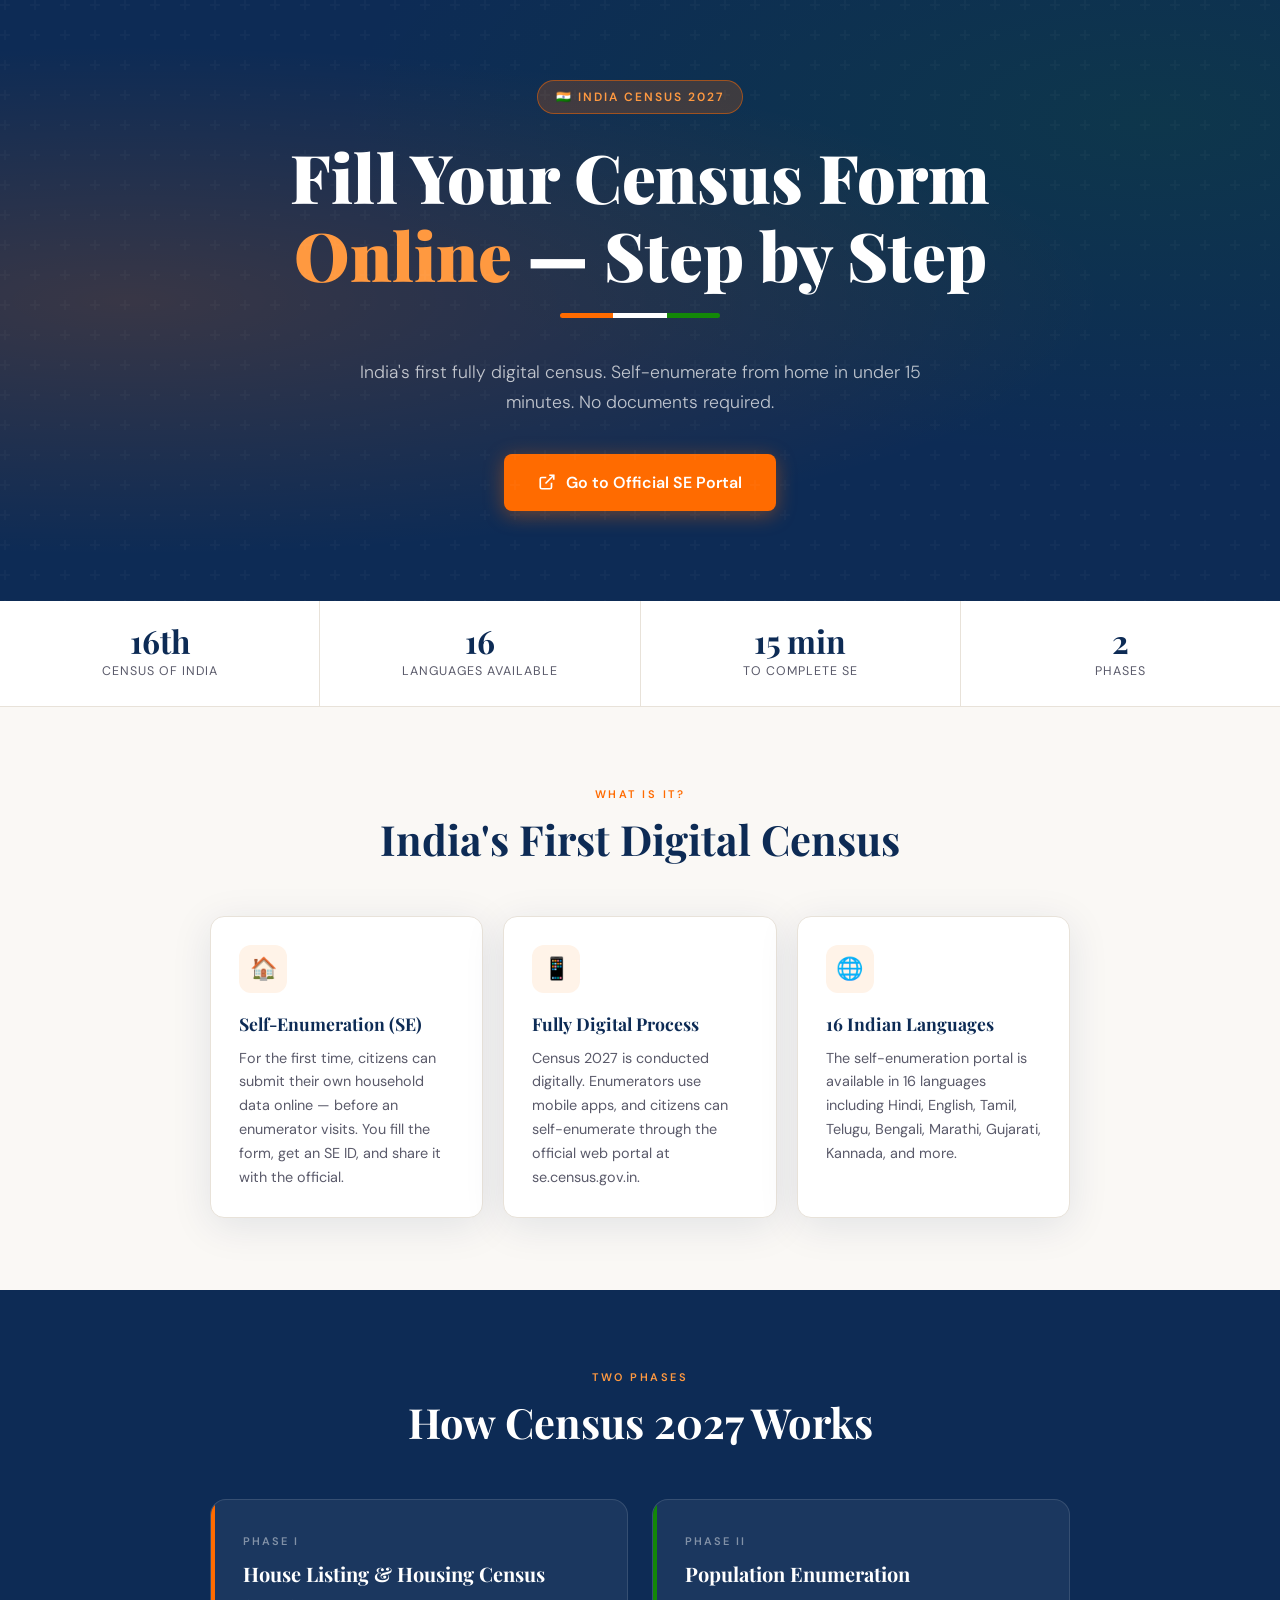
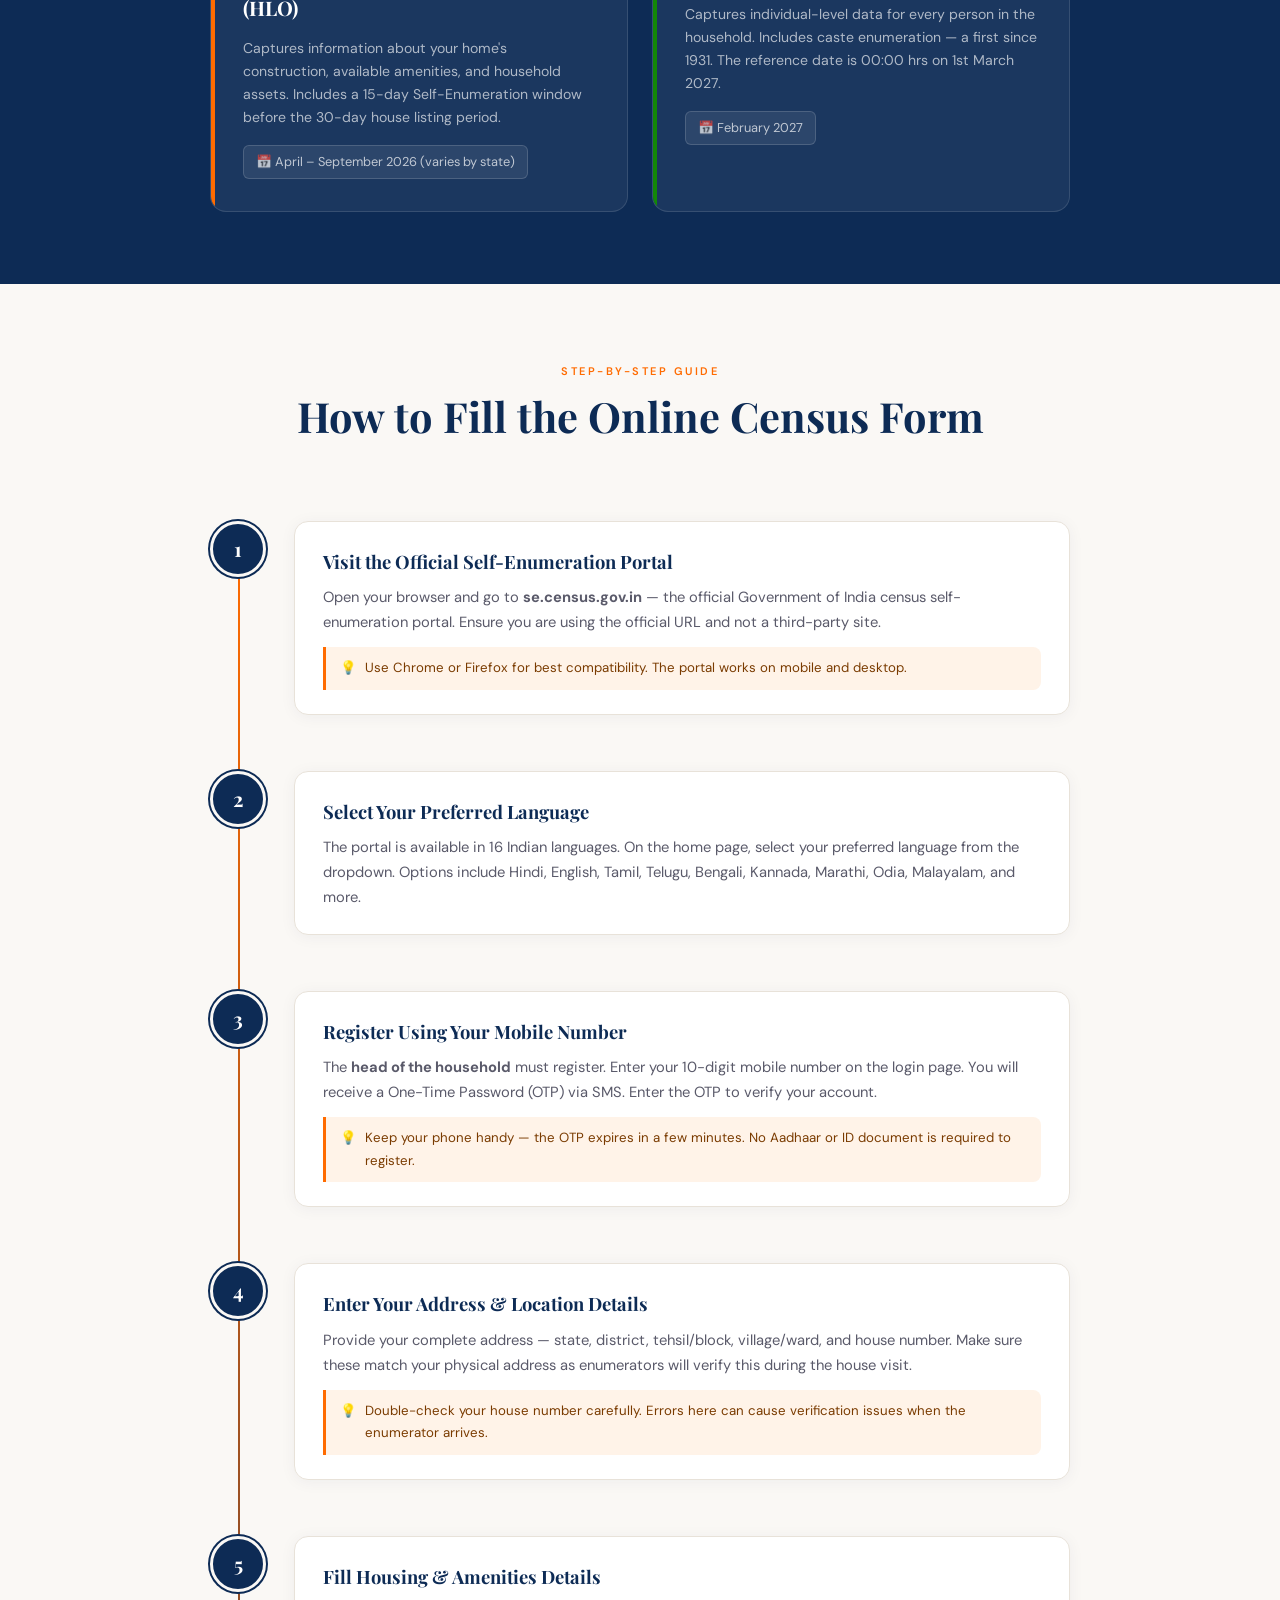
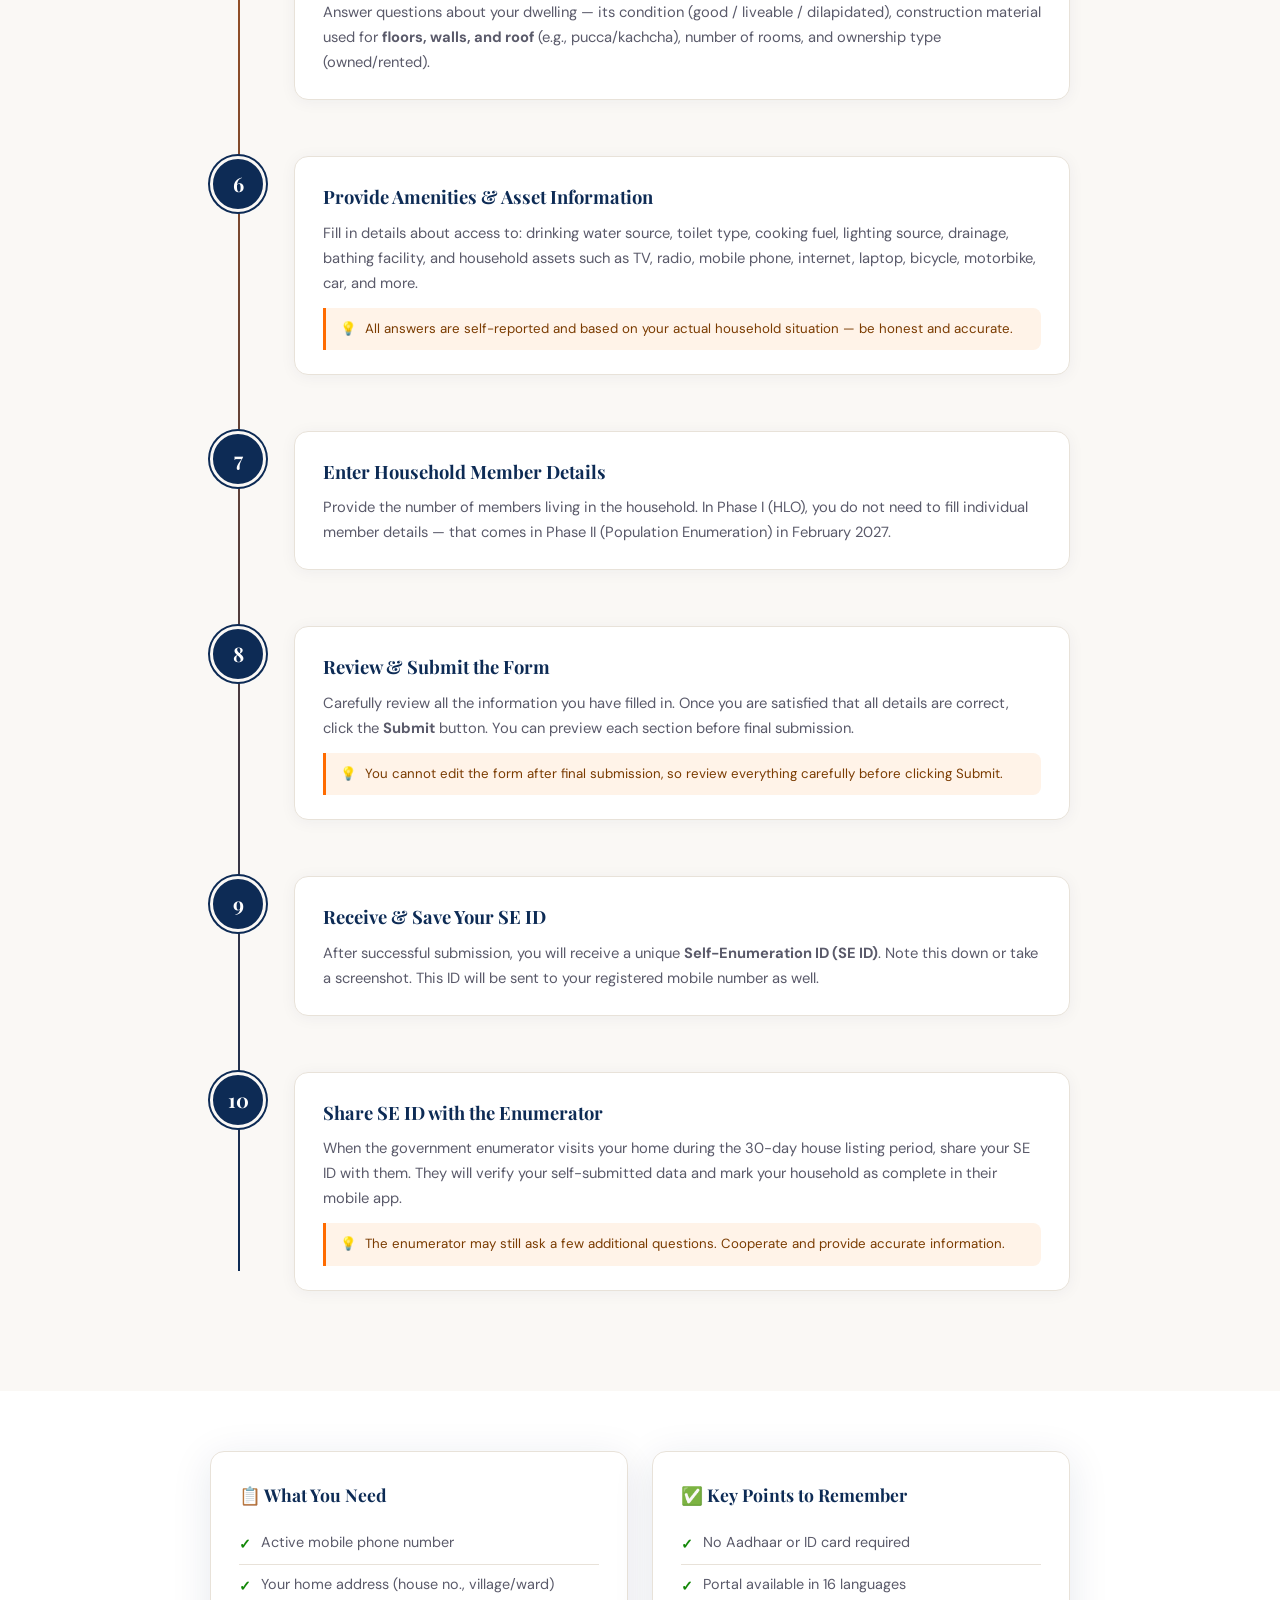
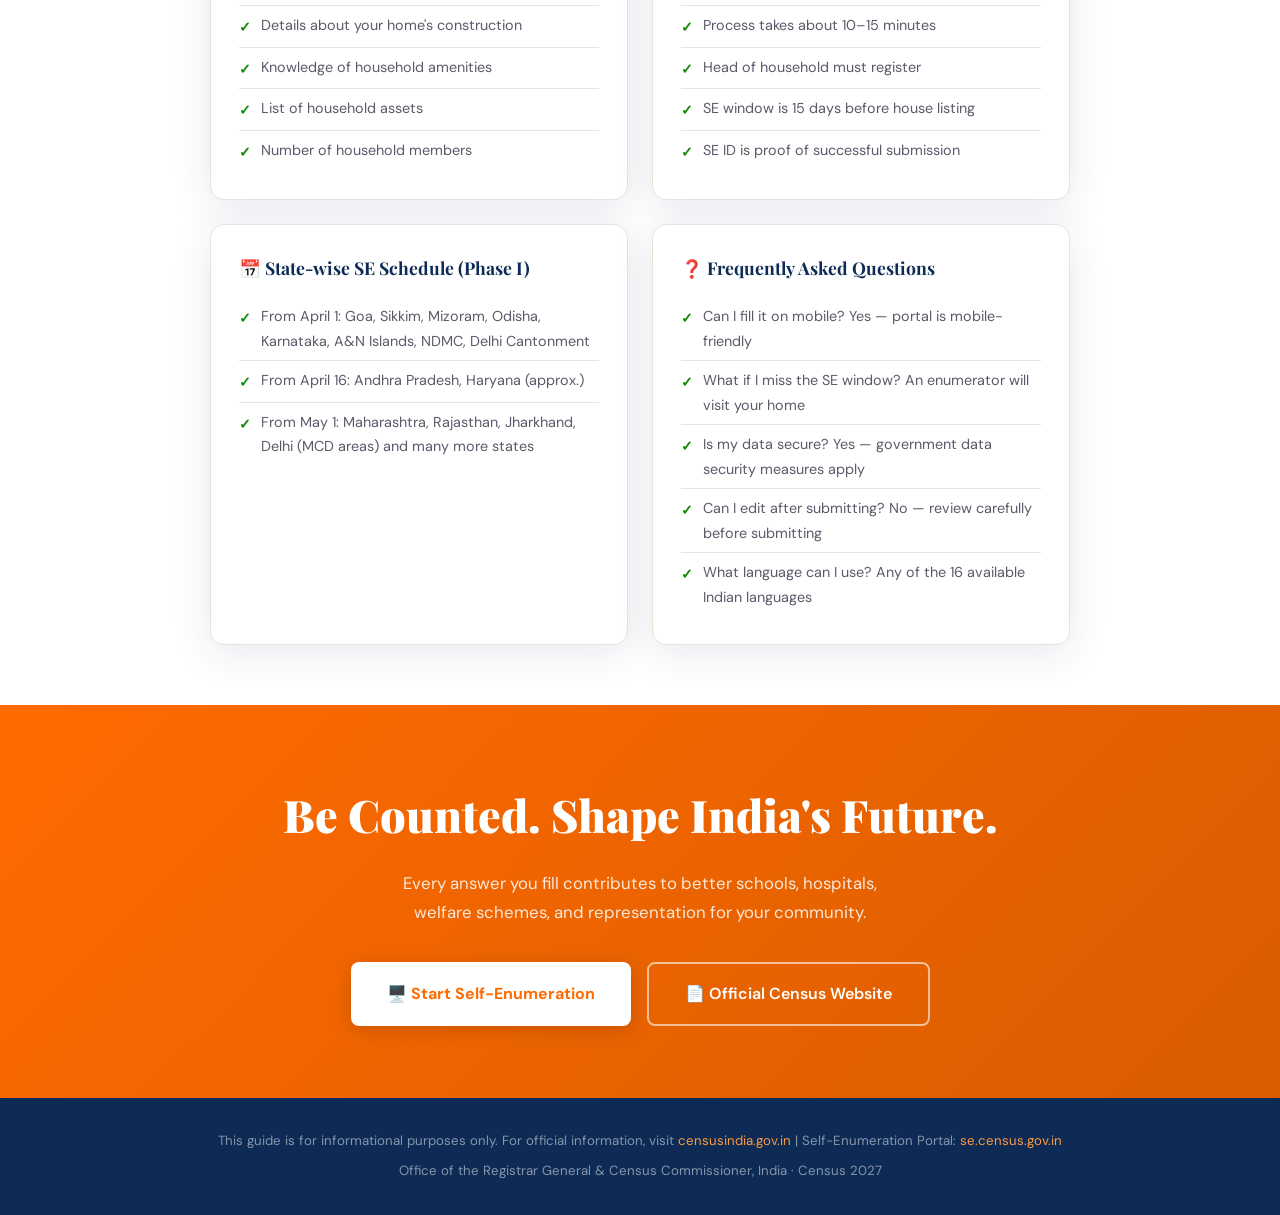
==== index.html @ 390a34bf "First upload" ====
<!DOCTYPE html>
<html lang="en">
<head>
<meta charset="UTF-8" />
<meta name="viewport" content="width=device-width, initial-scale=1.0"/>
<title>Census 2027 — Online Self-Enumeration Guide</title>
<link href="https://fonts.googleapis.com/css2?family=Playfair+Display:wght@400;700;900&family=DM+Sans:wght@300;400;500;600&display=swap" rel="stylesheet"/>
<style>
  :root {
    --saffron: #FF6B00;
    --saffron-light: #FF9940;
    --saffron-pale: #FFF3E8;
    --navy: #0D2B55;
    --navy-mid: #1A4080;
    --green: #138808;
    --green-light: #E8F5E9;
    --white: #FFFFFF;
    --off-white: #FAF8F5;
    --text: #1C1C1C;
    --text-muted: #5A5A6A;
    --border: #E8E2D9;
    --shadow: 0 8px 40px rgba(13,43,85,0.10);
  }

  *, *::before, *::after { box-sizing: border-box; margin: 0; padding: 0; }

  html { scroll-behavior: smooth; }

  body {
    font-family: 'DM Sans', sans-serif;
    background: var(--off-white);
    color: var(--text);
    line-height: 1.7;
    overflow-x: hidden;
  }

  /* ─── HERO ─── */
  .hero {
    background: var(--navy);
    background-image:
      radial-gradient(ellipse at 10% 50%, rgba(255,107,0,0.18) 0%, transparent 60%),
      radial-gradient(ellipse at 90% 20%, rgba(19,136,8,0.12) 0%, transparent 50%);
    padding: 80px 20px 90px;
    text-align: center;
    position: relative;
    overflow: hidden;
  }

  .hero::before {
    content: '';
    position: absolute; inset: 0;
    background: url("data:image/svg+xml,%3Csvg width='60' height='60' viewBox='0 0 60 60' xmlns='http://www.w3.org/2000/svg'%3E%3Cg fill='none' fill-rule='evenodd'%3E%3Cg fill='%23ffffff' fill-opacity='0.025'%3E%3Cpath d='M36 34v-4h-2v4h-4v2h4v4h2v-4h4v-2h-4zm0-30V0h-2v4h-4v2h4v4h2V6h4V4h-4zM6 34v-4H4v4H0v2h4v4h2v-4h4v-2H6zM6 4V0H4v4H0v2h4v4h2V6h4V4H6z'/%3E%3C/g%3E%3C/g%3E%3C/svg%3E");
  }

  .hero-badge {
    display: inline-block;
    background: rgba(255,107,0,0.2);
    border: 1px solid rgba(255,107,0,0.5);
    color: var(--saffron-light);
    font-size: 12px;
    font-weight: 600;
    letter-spacing: 2px;
    text-transform: uppercase;
    padding: 6px 18px;
    border-radius: 100px;
    margin-bottom: 24px;
  }

  .hero h1 {
    font-family: 'Playfair Display', serif;
    font-size: clamp(2.4rem, 6vw, 4.2rem);
    font-weight: 900;
    color: var(--white);
    line-height: 1.15;
    max-width: 780px;
    margin: 0 auto 20px;
  }

  .hero h1 span { color: var(--saffron-light); }

  .hero p {
    color: rgba(255,255,255,0.72);
    font-size: 1.1rem;
    max-width: 580px;
    margin: 0 auto 36px;
    font-weight: 300;
  }

  .tricolor-bar {
    display: flex;
    height: 5px;
    width: 160px;
    margin: 0 auto 40px;
    border-radius: 3px;
    overflow: hidden;
  }
  .tricolor-bar div:nth-child(1) { flex: 1; background: var(--saffron); }
  .tricolor-bar div:nth-child(2) { flex: 1; background: #FFFFFF; }
  .tricolor-bar div:nth-child(3) { flex: 1; background: var(--green); }

  .hero-cta {
    display: inline-flex;
    align-items: center;
    gap: 10px;
    background: var(--saffron);
    color: white;
    font-weight: 600;
    font-size: 1rem;
    padding: 15px 34px;
    border-radius: 8px;
    text-decoration: none;
    transition: background 0.2s, transform 0.2s;
    box-shadow: 0 4px 20px rgba(255,107,0,0.4);
  }
  .hero-cta:hover {
    background: var(--saffron-light);
    transform: translateY(-2px);
  }
  .hero-cta svg { width: 18px; height: 18px; flex-shrink: 0; }

  /* ─── STATS BAND ─── */
  .stats-band {
    background: var(--white);
    border-bottom: 1px solid var(--border);
    display: flex;
    justify-content: center;
    flex-wrap: wrap;
    gap: 0;
  }

  .stat-item {
    text-align: center;
    padding: 24px 40px;
    border-right: 1px solid var(--border);
    flex: 1;
    min-width: 160px;
  }
  .stat-item:last-child { border-right: none; }

  .stat-num {
    font-family: 'Playfair Display', serif;
    font-size: 2rem;
    font-weight: 700;
    color: var(--navy);
    line-height: 1;
  }
  .stat-label {
    font-size: 0.78rem;
    color: var(--text-muted);
    text-transform: uppercase;
    letter-spacing: 1px;
    margin-top: 4px;
  }

  /* ─── SECTION WRAPPER ─── */
  .container { max-width: 900px; margin: 0 auto; padding: 0 20px; }

  section { padding: 72px 0; }

  .section-header {
    text-align: center;
    margin-bottom: 52px;
  }
  .section-eyebrow {
    display: inline-block;
    font-size: 11px;
    font-weight: 600;
    letter-spacing: 2.5px;
    text-transform: uppercase;
    color: var(--saffron);
    margin-bottom: 10px;
  }
  .section-header h2 {
    font-family: 'Playfair Display', serif;
    font-size: clamp(1.8rem, 4vw, 2.6rem);
    font-weight: 700;
    color: var(--navy);
    line-height: 1.2;
  }

  /* ─── ABOUT CARDS ─── */
  .about-grid {
    display: grid;
    grid-template-columns: repeat(auto-fit, minmax(250px, 1fr));
    gap: 20px;
  }

  .about-card {
    background: var(--white);
    border: 1px solid var(--border);
    border-radius: 14px;
    padding: 28px;
    box-shadow: var(--shadow);
    transition: transform 0.2s;
  }
  .about-card:hover { transform: translateY(-4px); }

  .about-icon {
    width: 48px; height: 48px;
    background: var(--saffron-pale);
    border-radius: 12px;
    display: flex; align-items: center; justify-content: center;
    margin-bottom: 16px;
    font-size: 22px;
  }
  .about-card h3 {
    font-family: 'Playfair Display', serif;
    font-size: 1.1rem;
    font-weight: 700;
    color: var(--navy);
    margin-bottom: 8px;
  }
  .about-card p {
    font-size: 0.9rem;
    color: var(--text-muted);
    line-height: 1.65;
  }

  /* ─── PHASES ─── */
  .phases-bg { background: var(--navy); }
  .phases-bg .section-header h2 { color: var(--white); }
  .phases-bg .section-eyebrow { color: var(--saffron-light); }

  .phases-grid {
    display: grid;
    grid-template-columns: 1fr 1fr;
    gap: 24px;
  }
  @media(max-width: 600px) { .phases-grid { grid-template-columns: 1fr; } }

  .phase-card {
    background: rgba(255,255,255,0.06);
    border: 1px solid rgba(255,255,255,0.12);
    border-radius: 16px;
    padding: 32px;
    position: relative;
    overflow: hidden;
  }
  .phase-card::before {
    content: '';
    position: absolute;
    top: 0; left: 0;
    width: 4px; height: 100%;
  }
  .phase-card.phase1::before { background: var(--saffron); }
  .phase-card.phase2::before { background: var(--green); }

  .phase-num {
    font-size: 11px;
    font-weight: 600;
    letter-spacing: 2px;
    text-transform: uppercase;
    color: rgba(255,255,255,0.45);
    margin-bottom: 6px;
  }
  .phase-card h3 {
    font-family: 'Playfair Display', serif;
    font-size: 1.25rem;
    font-weight: 700;
    color: var(--white);
    margin-bottom: 12px;
  }
  .phase-card p {
    font-size: 0.88rem;
    color: rgba(255,255,255,0.65);
    line-height: 1.65;
  }
  .phase-date {
    display: inline-block;
    margin-top: 16px;
    background: rgba(255,255,255,0.08);
    border: 1px solid rgba(255,255,255,0.15);
    border-radius: 6px;
    padding: 5px 12px;
    font-size: 0.8rem;
    color: rgba(255,255,255,0.7);
  }

  /* ─── STEPS ─── */
  .steps-section { background: var(--off-white); }

  .steps-list {
    display: flex;
    flex-direction: column;
    gap: 0;
    position: relative;
  }

  .steps-list::before {
    content: '';
    position: absolute;
    left: 28px;
    top: 48px;
    bottom: 48px;
    width: 2px;
    background: linear-gradient(to bottom, var(--saffron), var(--navy));
  }

  .step {
    display: flex;
    gap: 28px;
    align-items: flex-start;
    padding: 28px 0;
    animation: fadeUp 0.5s ease both;
  }

  @keyframes fadeUp {
    from { opacity: 0; transform: translateY(20px); }
    to { opacity: 1; transform: translateY(0); }
  }

  .step-bubble {
    width: 56px; height: 56px;
    min-width: 56px;
    background: var(--navy);
    border-radius: 50%;
    display: flex; align-items: center; justify-content: center;
    font-family: 'Playfair Display', serif;
    font-size: 1.25rem;
    font-weight: 700;
    color: var(--white);
    border: 3px solid var(--off-white);
    box-shadow: 0 0 0 2px var(--navy);
    position: relative;
    z-index: 1;
    transition: background 0.2s;
  }
  .step:hover .step-bubble { background: var(--saffron); }

  .step-body {
    background: var(--white);
    border: 1px solid var(--border);
    border-radius: 14px;
    padding: 24px 28px;
    flex: 1;
    box-shadow: 0 2px 16px rgba(13,43,85,0.05);
    transition: box-shadow 0.2s;
  }
  .step:hover .step-body { box-shadow: 0 6px 30px rgba(13,43,85,0.12); }

  .step-body h3 {
    font-family: 'Playfair Display', serif;
    font-size: 1.15rem;
    font-weight: 700;
    color: var(--navy);
    margin-bottom: 8px;
  }
  .step-body p {
    font-size: 0.92rem;
    color: var(--text-muted);
    line-height: 1.7;
  }
  .step-tip {
    display: flex;
    align-items: flex-start;
    gap: 8px;
    margin-top: 12px;
    padding: 10px 14px;
    background: var(--saffron-pale);
    border-left: 3px solid var(--saffron);
    border-radius: 0 8px 8px 0;
    font-size: 0.83rem;
    color: #7A3B00;
  }
  .step-tip::before { content: '💡'; flex-shrink: 0; }

  /* ─── INFO SECTION ─── */
  .info-grid {
    display: grid;
    grid-template-columns: 1fr 1fr;
    gap: 24px;
  }
  @media(max-width: 600px) { .info-grid { grid-template-columns: 1fr; } }

  .info-box {
    background: var(--white);
    border: 1px solid var(--border);
    border-radius: 14px;
    padding: 28px;
    box-shadow: var(--shadow);
  }
  .info-box h3 {
    font-family: 'Playfair Display', serif;
    font-size: 1.1rem;
    font-weight: 700;
    color: var(--navy);
    margin-bottom: 14px;
    display: flex; align-items: center; gap: 8px;
  }
  .info-box ul {
    list-style: none;
    padding: 0;
  }
  .info-box ul li {
    font-size: 0.9rem;
    color: var(--text-muted);
    padding: 7px 0;
    border-bottom: 1px solid var(--border);
    display: flex;
    align-items: flex-start;
    gap: 10px;
  }
  .info-box ul li:last-child { border-bottom: none; }
  .info-box ul li::before {
    content: '✓';
    color: var(--green);
    font-weight: 700;
    flex-shrink: 0;
    margin-top: 2px;
  }

  /* ─── CTA SECTION ─── */
  .cta-section {
    background: linear-gradient(135deg, var(--saffron) 0%, #D95C00 100%);
    padding: 72px 20px;
    text-align: center;
  }
  .cta-section h2 {
    font-family: 'Playfair Display', serif;
    font-size: clamp(1.8rem, 4vw, 2.8rem);
    font-weight: 900;
    color: var(--white);
    margin-bottom: 16px;
  }
  .cta-section p {
    color: rgba(255,255,255,0.85);
    font-size: 1.05rem;
    margin-bottom: 36px;
    max-width: 520px;
    margin-left: auto;
    margin-right: auto;
  }
  .cta-buttons { display: flex; gap: 16px; justify-content: center; flex-wrap: wrap; }

  .btn-primary {
    display: inline-flex; align-items: center; gap: 10px;
    background: var(--white);
    color: var(--saffron);
    font-weight: 700;
    font-size: 1rem;
    padding: 16px 36px;
    border-radius: 8px;
    text-decoration: none;
    box-shadow: 0 4px 20px rgba(0,0,0,0.15);
    transition: transform 0.2s;
  }
  .btn-primary:hover { transform: translateY(-3px); }

  .btn-secondary {
    display: inline-flex; align-items: center; gap: 10px;
    background: transparent;
    color: var(--white);
    font-weight: 600;
    font-size: 1rem;
    padding: 16px 36px;
    border-radius: 8px;
    border: 2px solid rgba(255,255,255,0.6);
    text-decoration: none;
    transition: background 0.2s;
  }
  .btn-secondary:hover { background: rgba(255,255,255,0.1); }

  /* ─── FOOTER ─── */
  footer {
    background: var(--navy);
    color: rgba(255,255,255,0.5);
    text-align: center;
    padding: 32px 20px;
    font-size: 0.83rem;
  }
  footer a { color: var(--saffron-light); text-decoration: none; }

  /* ─── RESPONSIVE ─── */
  @media(max-width: 700px) {
    .stat-item { padding: 16px 20px; }
    .steps-list::before { left: 24px; }
    .step-bubble { width: 48px; height: 48px; min-width: 48px; font-size: 1rem; }
  }

  /* ─── SCROLL ANIMATIONS ─── */
  .reveal {
    opacity: 0;
    transform: translateY(30px);
    transition: opacity 0.6s ease, transform 0.6s ease;
  }
  .reveal.visible {
    opacity: 1;
    transform: translateY(0);
  }
</style>
</head>
<body>

<!-- HERO -->
<header class="hero">
  <div class="hero-badge">🇮🇳 India Census 2027</div>
  <h1>Fill Your Census Form <span>Online</span> — Step by Step</h1>
  <div class="tricolor-bar"><div></div><div></div><div></div></div>
  <p>India's first fully digital census. Self-enumerate from home in under 15 minutes. No documents required.</p>
  <a href="https://se.census.gov.in/" target="_blank" rel="noopener" class="hero-cta">
    <svg viewBox="0 0 24 24" fill="none" stroke="currentColor" stroke-width="2.2"><path d="M18 13v6a2 2 0 0 1-2 2H5a2 2 0 0 1-2-2V8a2 2 0 0 1 2-2h6"/><polyline points="15 3 21 3 21 9"/><line x1="10" y1="14" x2="21" y2="3"/></svg>
    Go to Official SE Portal
  </a>
</header>

<!-- STATS BAND -->
<div class="stats-band">
  <div class="stat-item">
    <div class="stat-num">16th</div>
    <div class="stat-label">Census of India</div>
  </div>
  <div class="stat-item">
    <div class="stat-num">16</div>
    <div class="stat-label">Languages Available</div>
  </div>
  <div class="stat-item">
    <div class="stat-num">15 min</div>
    <div class="stat-label">To Complete SE</div>
  </div>
  <div class="stat-item">
    <div class="stat-num">2</div>
    <div class="stat-label">Phases</div>
  </div>
</div>

<!-- ABOUT -->
<section>
  <div class="container">
    <div class="section-header reveal">
      <span class="section-eyebrow">What is it?</span>
      <h2>India's First Digital Census</h2>
    </div>
    <div class="about-grid">
      <div class="about-card reveal">
        <div class="about-icon">🏠</div>
        <h3>Self-Enumeration (SE)</h3>
        <p>For the first time, citizens can submit their own household data online — before an enumerator visits. You fill the form, get an SE ID, and share it with the official.</p>
      </div>
      <div class="about-card reveal">
        <div class="about-icon">📱</div>
        <h3>Fully Digital Process</h3>
        <p>Census 2027 is conducted digitally. Enumerators use mobile apps, and citizens can self-enumerate through the official web portal at se.census.gov.in.</p>
      </div>
      <div class="about-card reveal">
        <div class="about-icon">🌐</div>
        <h3>16 Indian Languages</h3>
        <p>The self-enumeration portal is available in 16 languages including Hindi, English, Tamil, Telugu, Bengali, Marathi, Gujarati, Kannada, and more.</p>
      </div>
    </div>
  </div>
</section>

<!-- PHASES -->
<section class="phases-bg">
  <div class="container">
    <div class="section-header reveal">
      <span class="section-eyebrow">Two Phases</span>
      <h2>How Census 2027 Works</h2>
    </div>
    <div class="phases-grid">
      <div class="phase-card phase1 reveal">
        <div class="phase-num">Phase I</div>
        <h3>House Listing & Housing Census (HLO)</h3>
        <p>Captures information about your home's construction, available amenities, and household assets. Includes a 15-day Self-Enumeration window before the 30-day house listing period.</p>
        <span class="phase-date">📅 April – September 2026 (varies by state)</span>
      </div>
      <div class="phase-card phase2 reveal">
        <div class="phase-num">Phase II</div>
        <h3>Population Enumeration</h3>
        <p>Captures individual-level data for every person in the household. Includes caste enumeration — a first since 1931. The reference date is 00:00 hrs on 1st March 2027.</p>
        <span class="phase-date">📅 February 2027</span>
      </div>
    </div>
  </div>
</section>

<!-- STEPS -->
<section class="steps-section">
  <div class="container">
    <div class="section-header reveal">
      <span class="section-eyebrow">Step-by-Step Guide</span>
      <h2>How to Fill the Online Census Form</h2>
    </div>

    <div class="steps-list">

      <div class="step reveal">
        <div class="step-bubble">1</div>
        <div class="step-body">
          <h3>Visit the Official Self-Enumeration Portal</h3>
          <p>Open your browser and go to <strong>se.census.gov.in</strong> — the official Government of India census self-enumeration portal. Ensure you are using the official URL and not a third-party site.</p>
          <div class="step-tip">Use Chrome or Firefox for best compatibility. The portal works on mobile and desktop.</div>
        </div>
      </div>

      <div class="step reveal">
        <div class="step-bubble">2</div>
        <div class="step-body">
          <h3>Select Your Preferred Language</h3>
          <p>The portal is available in 16 Indian languages. On the home page, select your preferred language from the dropdown. Options include Hindi, English, Tamil, Telugu, Bengali, Kannada, Marathi, Odia, Malayalam, and more.</p>
        </div>
      </div>

      <div class="step reveal">
        <div class="step-bubble">3</div>
        <div class="step-body">
          <h3>Register Using Your Mobile Number</h3>
          <p>The <strong>head of the household</strong> must register. Enter your 10-digit mobile number on the login page. You will receive a One-Time Password (OTP) via SMS. Enter the OTP to verify your account.</p>
          <div class="step-tip">Keep your phone handy — the OTP expires in a few minutes. No Aadhaar or ID document is required to register.</div>
        </div>
      </div>

      <div class="step reveal">
        <div class="step-bubble">4</div>
        <div class="step-body">
          <h3>Enter Your Address & Location Details</h3>
          <p>Provide your complete address — state, district, tehsil/block, village/ward, and house number. Make sure these match your physical address as enumerators will verify this during the house visit.</p>
          <div class="step-tip">Double-check your house number carefully. Errors here can cause verification issues when the enumerator arrives.</div>
        </div>
      </div>

      <div class="step reveal">
        <div class="step-bubble">5</div>
        <div class="step-body">
          <h3>Fill Housing & Amenities Details</h3>
          <p>Answer questions about your dwelling — its condition (good / liveable / dilapidated), construction material used for <strong>floors, walls, and roof</strong> (e.g., pucca/kachcha), number of rooms, and ownership type (owned/rented).</p>
        </div>
      </div>

      <div class="step reveal">
        <div class="step-bubble">6</div>
        <div class="step-body">
          <h3>Provide Amenities & Asset Information</h3>
          <p>Fill in details about access to: drinking water source, toilet type, cooking fuel, lighting source, drainage, bathing facility, and household assets such as TV, radio, mobile phone, internet, laptop, bicycle, motorbike, car, and more.</p>
          <div class="step-tip">All answers are self-reported and based on your actual household situation — be honest and accurate.</div>
        </div>
      </div>

      <div class="step reveal">
        <div class="step-bubble">7</div>
        <div class="step-body">
          <h3>Enter Household Member Details</h3>
          <p>Provide the number of members living in the household. In Phase I (HLO), you do not need to fill individual member details — that comes in Phase II (Population Enumeration) in February 2027.</p>
        </div>
      </div>

      <div class="step reveal">
        <div class="step-bubble">8</div>
        <div class="step-body">
          <h3>Review & Submit the Form</h3>
          <p>Carefully review all the information you have filled in. Once you are satisfied that all details are correct, click the <strong>Submit</strong> button. You can preview each section before final submission.</p>
          <div class="step-tip">You cannot edit the form after final submission, so review everything carefully before clicking Submit.</div>
        </div>
      </div>

      <div class="step reveal">
        <div class="step-bubble">9</div>
        <div class="step-body">
          <h3>Receive & Save Your SE ID</h3>
          <p>After successful submission, you will receive a unique <strong>Self-Enumeration ID (SE ID)</strong>. Note this down or take a screenshot. This ID will be sent to your registered mobile number as well.</p>
        </div>
      </div>

      <div class="step reveal">
        <div class="step-bubble">10</div>
        <div class="step-body">
          <h3>Share SE ID with the Enumerator</h3>
          <p>When the government enumerator visits your home during the 30-day house listing period, share your SE ID with them. They will verify your self-submitted data and mark your household as complete in their mobile app.</p>
          <div class="step-tip">The enumerator may still ask a few additional questions. Cooperate and provide accurate information.</div>
        </div>
      </div>

    </div>
  </div>
</section>

<!-- INFO BOXES -->
<section style="background: var(--white); padding: 60px 0;">
  <div class="container">
    <div class="info-grid">
      <div class="info-box reveal">
        <h3>📋 What You Need</h3>
        <ul>
          <li>Active mobile phone number</li>
          <li>Your home address (house no., village/ward)</li>
          <li>Details about your home's construction</li>
          <li>Knowledge of household amenities</li>
          <li>List of household assets</li>
          <li>Number of household members</li>
        </ul>
      </div>
      <div class="info-box reveal">
        <h3>✅ Key Points to Remember</h3>
        <ul>
          <li>No Aadhaar or ID card required</li>
          <li>Portal available in 16 languages</li>
          <li>Process takes about 10–15 minutes</li>
          <li>Head of household must register</li>
          <li>SE window is 15 days before house listing</li>
          <li>SE ID is proof of successful submission</li>
        </ul>
      </div>
      <div class="info-box reveal">
        <h3>📅 State-wise SE Schedule (Phase I)</h3>
        <ul>
          <li>From April 1: Goa, Sikkim, Mizoram, Odisha, Karnataka, A&N Islands, NDMC, Delhi Cantonment</li>
          <li>From April 16: Andhra Pradesh, Haryana (approx.)</li>
          <li>From May 1: Maharashtra, Rajasthan, Jharkhand, Delhi (MCD areas) and many more states</li>
        </ul>
      </div>
      <div class="info-box reveal">
        <h3>❓ Frequently Asked Questions</h3>
        <ul>
          <li>Can I fill it on mobile? Yes — portal is mobile-friendly</li>
          <li>What if I miss the SE window? An enumerator will visit your home</li>
          <li>Is my data secure? Yes — government data security measures apply</li>
          <li>Can I edit after submitting? No — review carefully before submitting</li>
          <li>What language can I use? Any of the 16 available Indian languages</li>
        </ul>
      </div>
    </div>
  </div>
</section>

<!-- CTA -->
<div class="cta-section">
  <h2>Be Counted. Shape India's Future.</h2>
  <p>Every answer you fill contributes to better schools, hospitals, welfare schemes, and representation for your community.</p>
  <div class="cta-buttons">
    <a href="https://se.census.gov.in/" target="_blank" rel="noopener" class="btn-primary">
      🖥️ Start Self-Enumeration
    </a>
    <a href="https://censusindia.gov.in/census.website/en" target="_blank" rel="noopener" class="btn-secondary">
      📄 Official Census Website
    </a>
  </div>
</div>

<!-- FOOTER -->
<footer>
  <p>This guide is for informational purposes only. For official information, visit
    <a href="https://censusindia.gov.in" target="_blank">censusindia.gov.in</a> |
    Self-Enumeration Portal: <a href="https://se.census.gov.in" target="_blank">se.census.gov.in</a>
  </p>
  <p style="margin-top:8px;">Office of the Registrar General & Census Commissioner, India · Census 2027</p>
</footer>

<script>
  // Scroll reveal
  const reveals = document.querySelectorAll('.reveal');
  const observer = new IntersectionObserver((entries) => {
    entries.forEach((entry, i) => {
      if (entry.isIntersecting) {
        setTimeout(() => entry.target.classList.add('visible'), i * 80);
        observer.unobserve(entry.target);
      }
    });
  }, { threshold: 0.1 });
  reveals.forEach(el => observer.observe(el));
</script>
</body>
</html>
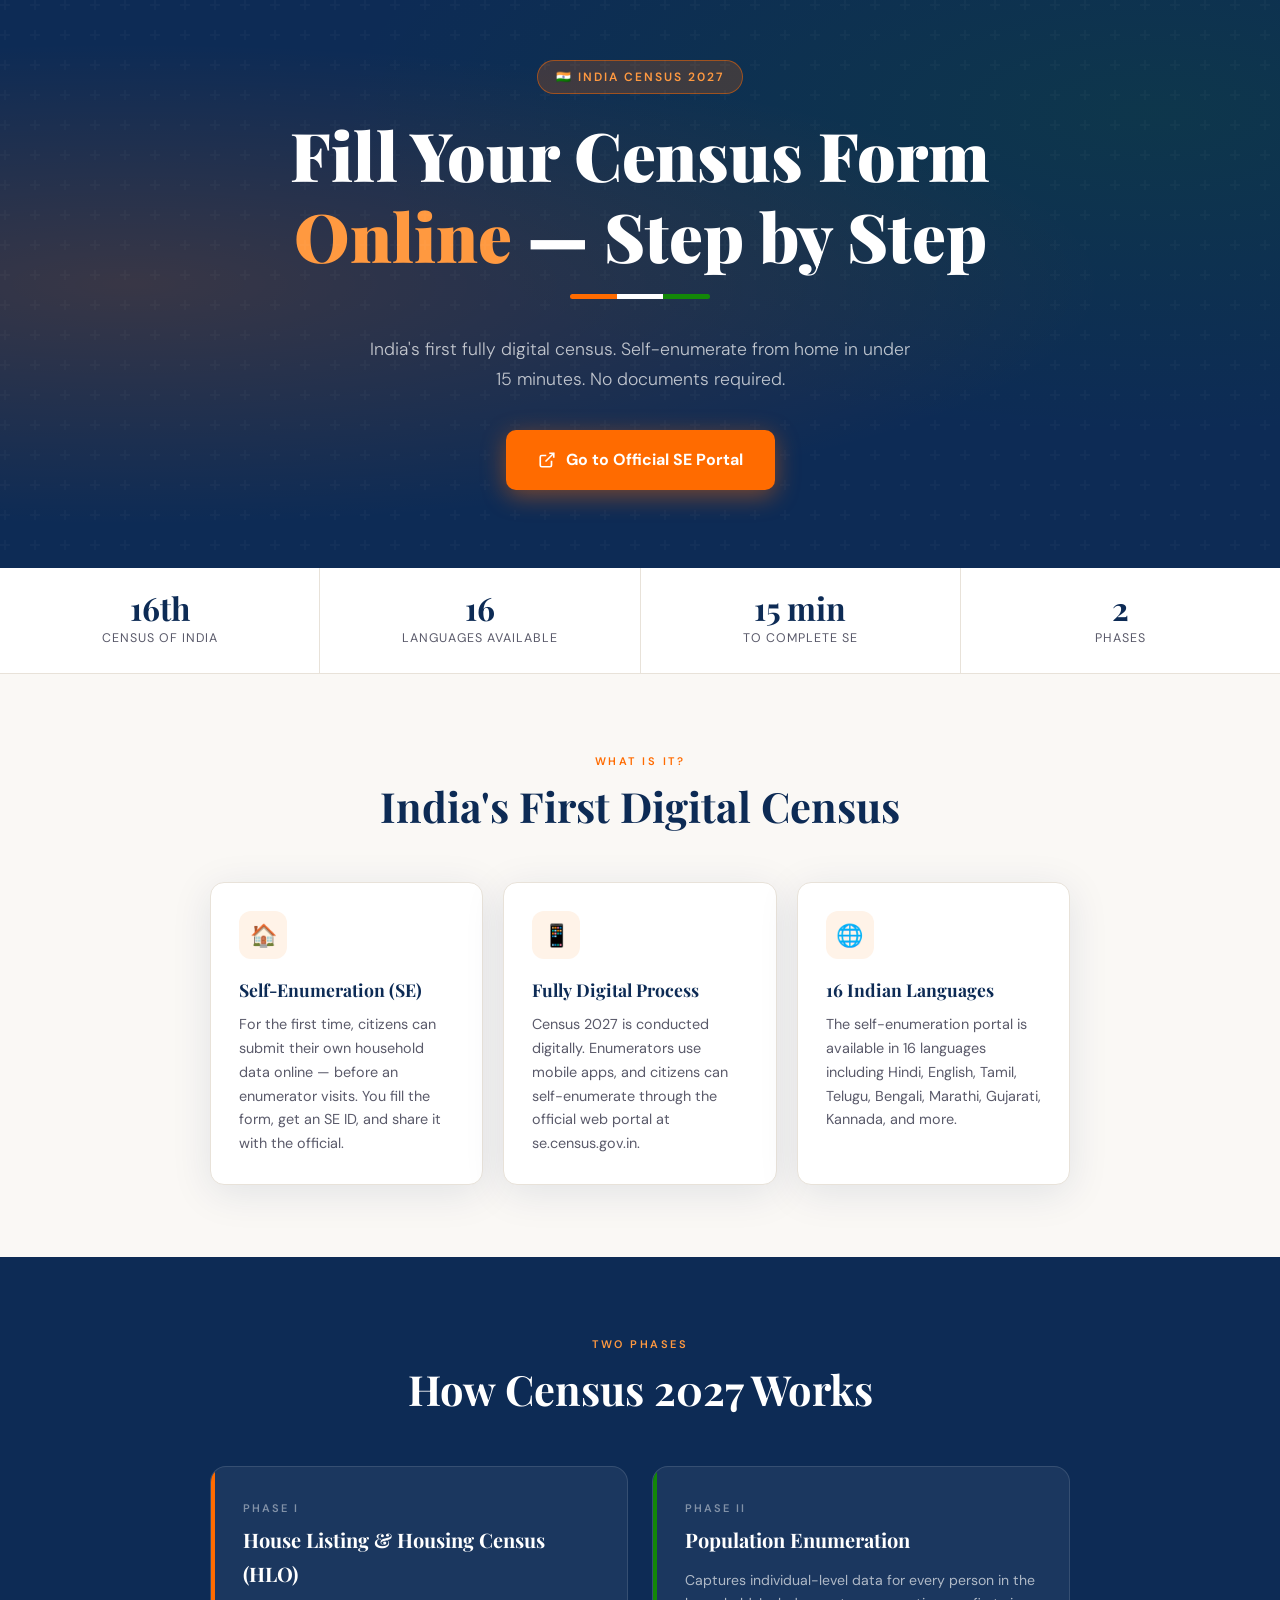
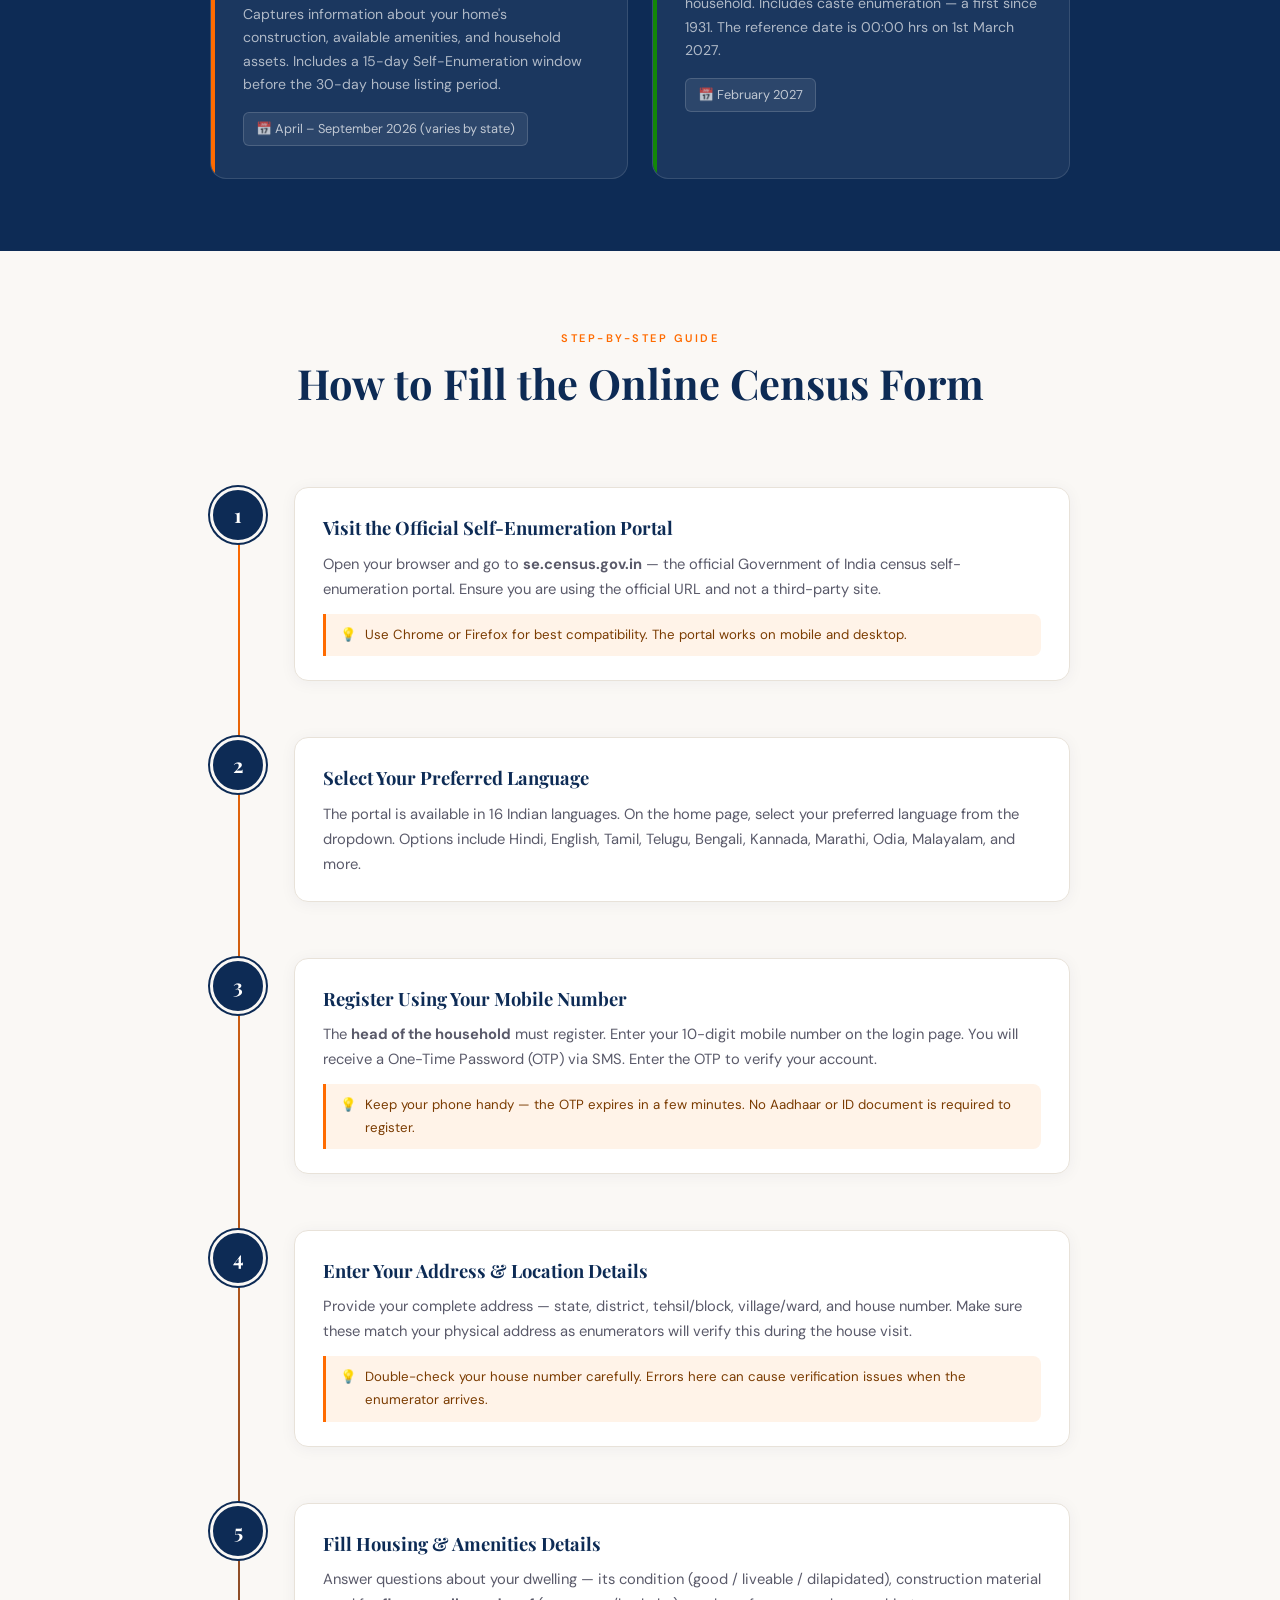
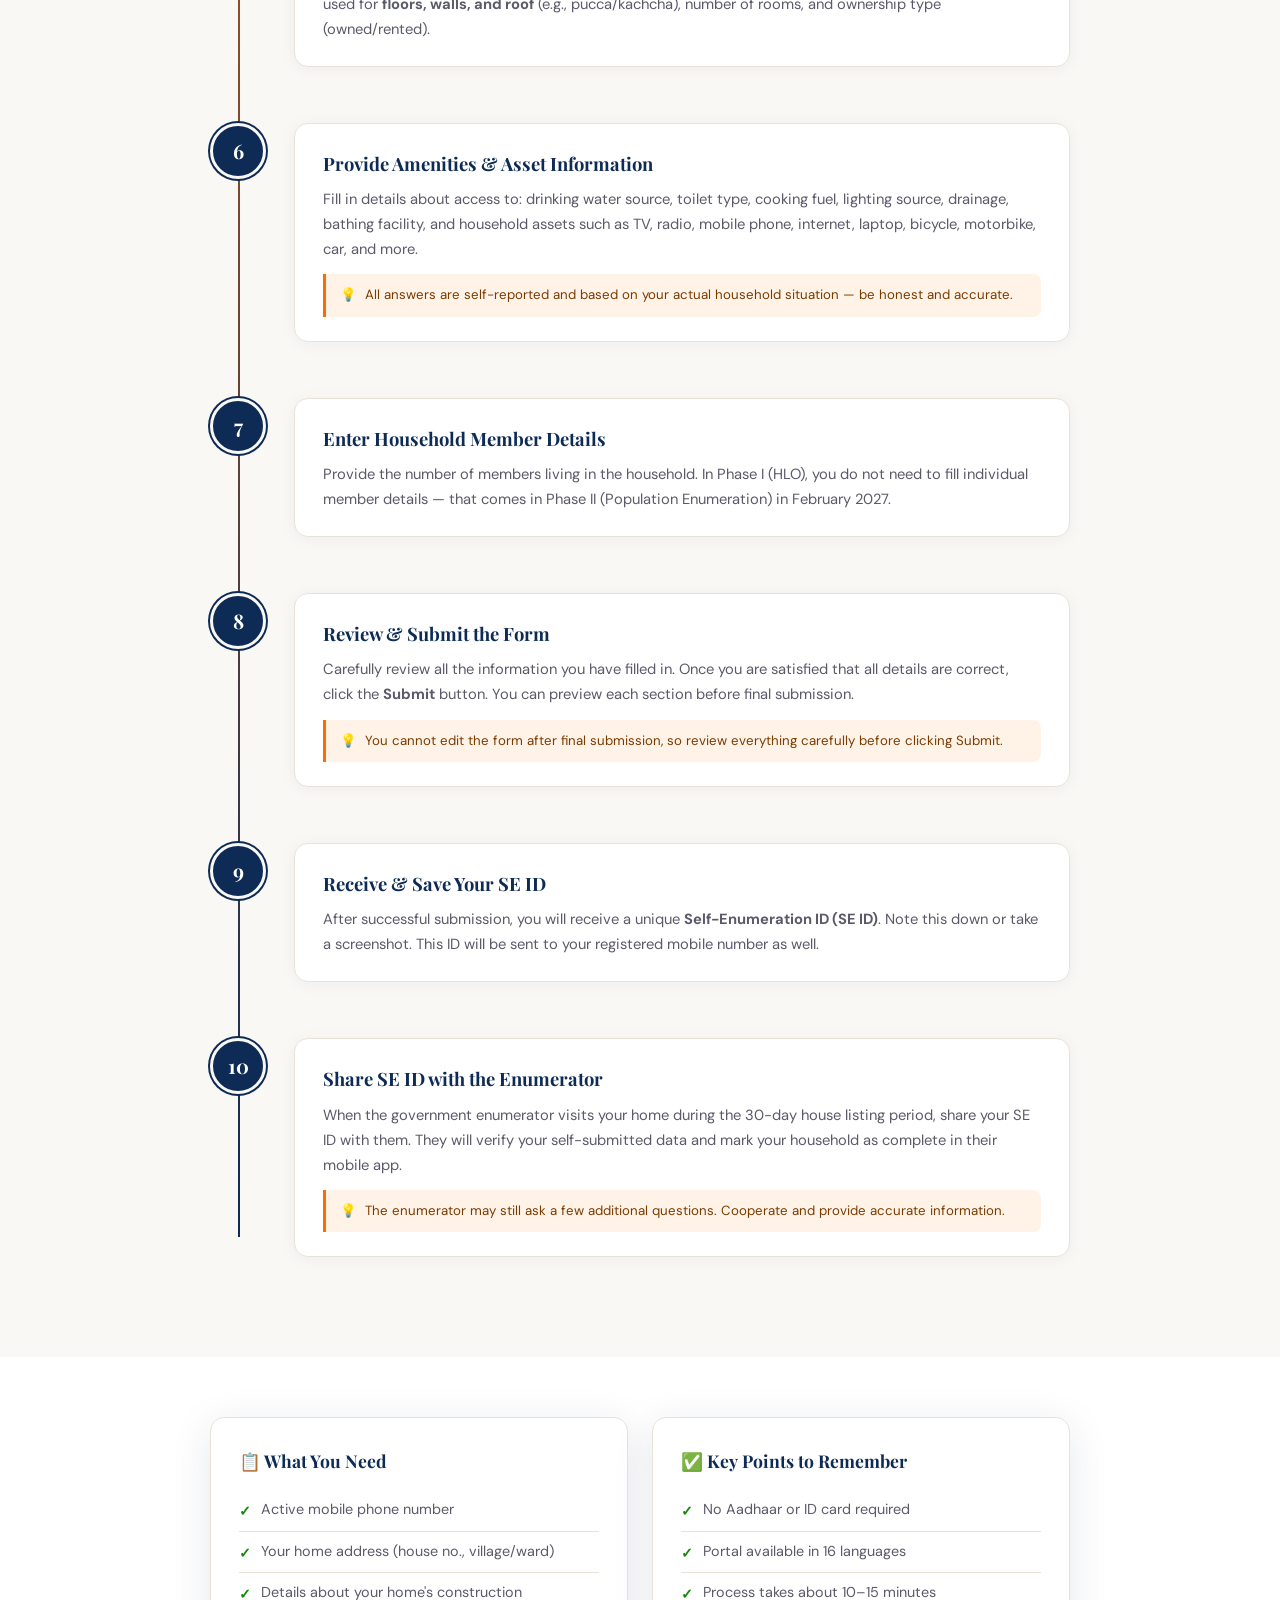
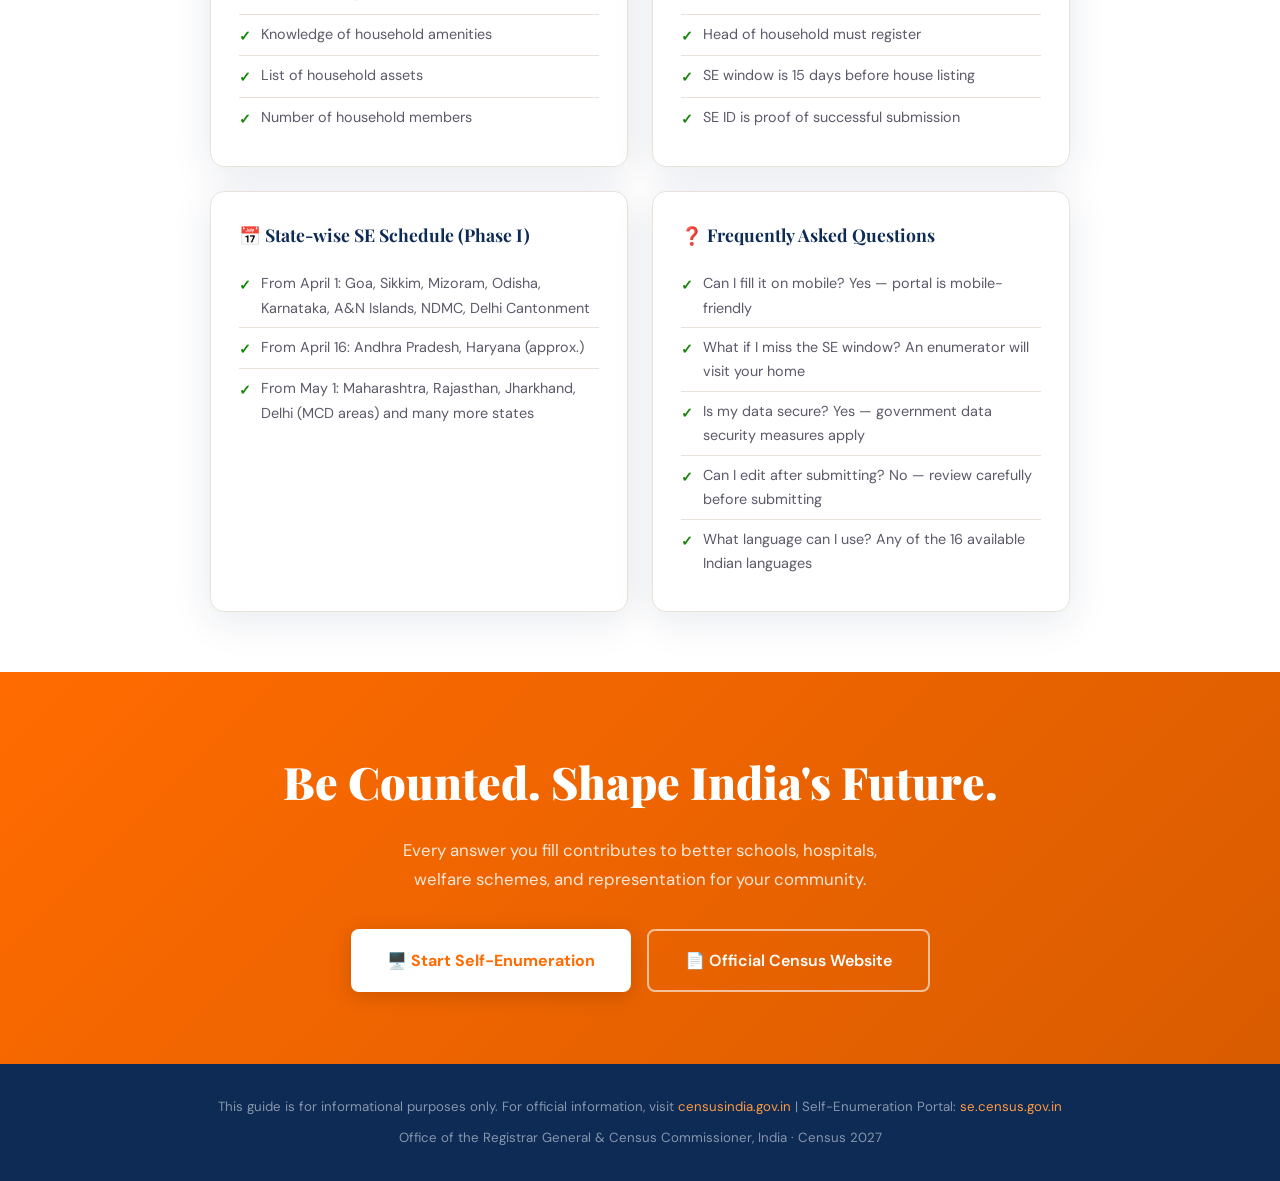
==== commit 80bda58a: "changes" ====
--- a/index.html
+++ b/index.html
@@ -40,15 +40,16 @@
     background-image:
       radial-gradient(ellipse at 10% 50%, rgba(255,107,0,0.18) 0%, transparent 60%),
       radial-gradient(ellipse at 90% 20%, rgba(19,136,8,0.12) 0%, transparent 50%);
-    padding: 80px 20px 90px;
+    padding: 60px 20px 70px;
     text-align: center;
     position: relative;
-    overflow: hidden;
+    /* NO overflow:hidden — it was blocking button taps on mobile */
   }
 
   .hero::before {
     content: '';
     position: absolute; inset: 0;
+    pointer-events: none; /* never intercept clicks */
     background: url("data:image/svg+xml,%3Csvg width='60' height='60' viewBox='0 0 60 60' xmlns='http://www.w3.org/2000/svg'%3E%3Cg fill='none' fill-rule='evenodd'%3E%3Cg fill='%23ffffff' fill-opacity='0.025'%3E%3Cpath d='M36 34v-4h-2v4h-4v2h4v4h2v-4h4v-2h-4zm0-30V0h-2v4h-4v2h4v4h2V6h4V4h-4zM6 34v-4H4v4H0v2h4v4h2v-4h4v-2H6zM6 4V0H4v4H0v2h4v4h2V6h4V4H6z'/%3E%3C/g%3E%3C/g%3E%3C/svg%3E");
   }
 
@@ -63,34 +64,36 @@
     text-transform: uppercase;
     padding: 6px 18px;
     border-radius: 100px;
-    margin-bottom: 24px;
+    margin-bottom: 20px;
   }
 
   .hero h1 {
     font-family: 'Playfair Display', serif;
-    font-size: clamp(2.4rem, 6vw, 4.2rem);
+    font-size: clamp(1.8rem, 6vw, 4.2rem);
     font-weight: 900;
     color: var(--white);
-    line-height: 1.15;
+    line-height: 1.2;
     max-width: 780px;
-    margin: 0 auto 20px;
+    margin: 0 auto 18px;
+    padding: 0 8px;
   }
 
   .hero h1 span { color: var(--saffron-light); }
 
   .hero p {
     color: rgba(255,255,255,0.72);
-    font-size: 1.1rem;
-    max-width: 580px;
-    margin: 0 auto 36px;
+    font-size: clamp(0.95rem, 3vw, 1.1rem);
+    max-width: 560px;
+    margin: 0 auto 32px;
     font-weight: 300;
+    padding: 0 8px;
   }
 
   .tricolor-bar {
     display: flex;
     height: 5px;
-    width: 160px;
-    margin: 0 auto 40px;
+    width: 140px;
+    margin: 0 auto 36px;
     border-radius: 3px;
     overflow: hidden;
   }
@@ -98,25 +101,55 @@
   .tricolor-bar div:nth-child(2) { flex: 1; background: #FFFFFF; }
   .tricolor-bar div:nth-child(3) { flex: 1; background: var(--green); }
 
+  /* ── Hero CTA wrapper so button is never clipped ── */
+  .hero-cta-wrap {
+    position: relative;
+    z-index: 10;
+    display: flex;
+    justify-content: center;
+    padding: 4px 0 8px;   /* breathing room for tap target */
+  }
+
   .hero-cta {
     display: inline-flex;
     align-items: center;
+    justify-content: center;
     gap: 10px;
     background: var(--saffron);
-    color: white;
-    font-weight: 600;
-    font-size: 1rem;
-    padding: 15px 34px;
-    border-radius: 8px;
+    color: #fff;
+    font-weight: 700;
+    font-size: clamp(0.95rem, 3vw, 1rem);
+    padding: 16px 32px;
+    border-radius: 10px;
     text-decoration: none;
-    transition: background 0.2s, transform 0.2s;
-    box-shadow: 0 4px 20px rgba(255,107,0,0.4);
-  }
-  .hero-cta:hover {
-    background: var(--saffron-light);
+    cursor: pointer;
+    -webkit-tap-highlight-color: rgba(255,107,0,0.3);
+    touch-action: manipulation;
+    transition: background 0.2s, transform 0.15s, box-shadow 0.2s;
+    box-shadow: 0 6px 24px rgba(255,107,0,0.45);
+    /* ensure the element itself never gets clipped */
+    position: relative;
+    z-index: 10;
+    min-height: 52px;      /* comfortable tap target ≥ 48 px */
+    min-width: 200px;
+  }
+  .hero-cta:hover,
+  .hero-cta:focus-visible {
+    background: #e65a00;
     transform: translateY(-2px);
+    box-shadow: 0 10px 30px rgba(255,107,0,0.5);
+    outline: none;
+  }
+  .hero-cta:active {
+    transform: translateY(0);
+    box-shadow: 0 4px 14px rgba(255,107,0,0.4);
   }
   .hero-cta svg { width: 18px; height: 18px; flex-shrink: 0; }
+
+  @media (max-width: 480px) {
+    .hero { padding: 48px 16px 56px; }
+    .hero-cta { width: 100%; max-width: 320px; font-size: 1rem; padding: 17px 20px; }
+  }
 
   /* ─── STATS BAND ─── */
   .stats-band {
@@ -443,6 +476,10 @@
     text-decoration: none;
     box-shadow: 0 4px 20px rgba(0,0,0,0.15);
     transition: transform 0.2s;
+    touch-action: manipulation;
+    -webkit-tap-highlight-color: rgba(255,107,0,0.2);
+    min-height: 52px;
+    cursor: pointer;
   }
   .btn-primary:hover { transform: translateY(-3px); }
 
@@ -457,6 +494,10 @@
     border: 2px solid rgba(255,255,255,0.6);
     text-decoration: none;
     transition: background 0.2s;
+    touch-action: manipulation;
+    -webkit-tap-highlight-color: rgba(255,255,255,0.15);
+    min-height: 52px;
+    cursor: pointer;
   }
   .btn-secondary:hover { background: rgba(255,255,255,0.1); }
 
@@ -470,11 +511,43 @@
   }
   footer a { color: var(--saffron-light); text-decoration: none; }
 
-  /* ─── RESPONSIVE ─── */
-  @media(max-width: 700px) {
-    .stat-item { padding: 16px 20px; }
-    .steps-list::before { left: 24px; }
-    .step-bubble { width: 48px; height: 48px; min-width: 48px; font-size: 1rem; }
+  /* ─── RESPONSIVE — TABLET ─── */
+  @media(max-width: 768px) {
+    section { padding: 52px 0; }
+    .phases-grid { grid-template-columns: 1fr; }
+    .about-grid { grid-template-columns: 1fr; }
+    .info-grid { grid-template-columns: 1fr; }
+    .cta-buttons { flex-direction: column; align-items: center; }
+    .btn-primary, .btn-secondary { width: 100%; max-width: 320px; justify-content: center; }
+  }
+
+  /* ─── RESPONSIVE — MOBILE ─── */
+  @media(max-width: 600px) {
+    .stats-band { flex-wrap: wrap; }
+    .stat-item {
+      flex: 1 1 45%;
+      min-width: 130px;
+      padding: 14px 10px;
+      border-right: none;
+      border-bottom: 1px solid var(--border);
+    }
+    .stat-item:nth-child(odd) { border-right: 1px solid var(--border); }
+    .stat-item:last-child, .stat-item:nth-last-child(2):nth-child(odd) { border-bottom: none; }
+    .stat-num { font-size: 1.5rem; }
+    .stat-label { font-size: 0.7rem; }
+    .steps-list::before { left: 22px; top: 56px; bottom: 56px; }
+    .step { gap: 16px; padding: 20px 0; }
+    .step-bubble { width: 44px; height: 44px; min-width: 44px; font-size: 0.95rem; }
+    .step-body { padding: 18px 16px; }
+    .step-body h3 { font-size: 1rem; }
+    .step-body p { font-size: 0.88rem; }
+    .about-card { padding: 20px; }
+    .phase-card { padding: 24px 20px; }
+    .info-box { padding: 20px; }
+    .section-header { margin-bottom: 32px; }
+    .cta-section { padding: 52px 16px; }
+    .cta-section h2 { font-size: 1.7rem; }
+    footer { font-size: 0.78rem; padding: 24px 16px; }
   }
 
   /* ─── SCROLL ANIMATIONS ─── */
@@ -497,10 +570,12 @@
   <h1>Fill Your Census Form <span>Online</span> — Step by Step</h1>
   <div class="tricolor-bar"><div></div><div></div><div></div></div>
   <p>India's first fully digital census. Self-enumerate from home in under 15 minutes. No documents required.</p>
-  <a href="https://se.census.gov.in/" target="_blank" rel="noopener" class="hero-cta">
-    <svg viewBox="0 0 24 24" fill="none" stroke="currentColor" stroke-width="2.2"><path d="M18 13v6a2 2 0 0 1-2 2H5a2 2 0 0 1-2-2V8a2 2 0 0 1 2-2h6"/><polyline points="15 3 21 3 21 9"/><line x1="10" y1="14" x2="21" y2="3"/></svg>
-    Go to Official SE Portal
-  </a>
+  <div class="hero-cta-wrap">
+    <a href="https://se.census.gov.in/" target="_blank" rel="noopener noreferrer" class="hero-cta">
+      <svg viewBox="0 0 24 24" fill="none" stroke="currentColor" stroke-width="2.2" aria-hidden="true"><path d="M18 13v6a2 2 0 0 1-2 2H5a2 2 0 0 1-2-2V8a2 2 0 0 1 2-2h6"/><polyline points="15 3 21 3 21 9"/><line x1="10" y1="14" x2="21" y2="3"/></svg>
+      Go to Official SE Portal
+    </a>
+  </div>
 </header>
 
 <!-- STATS BAND -->
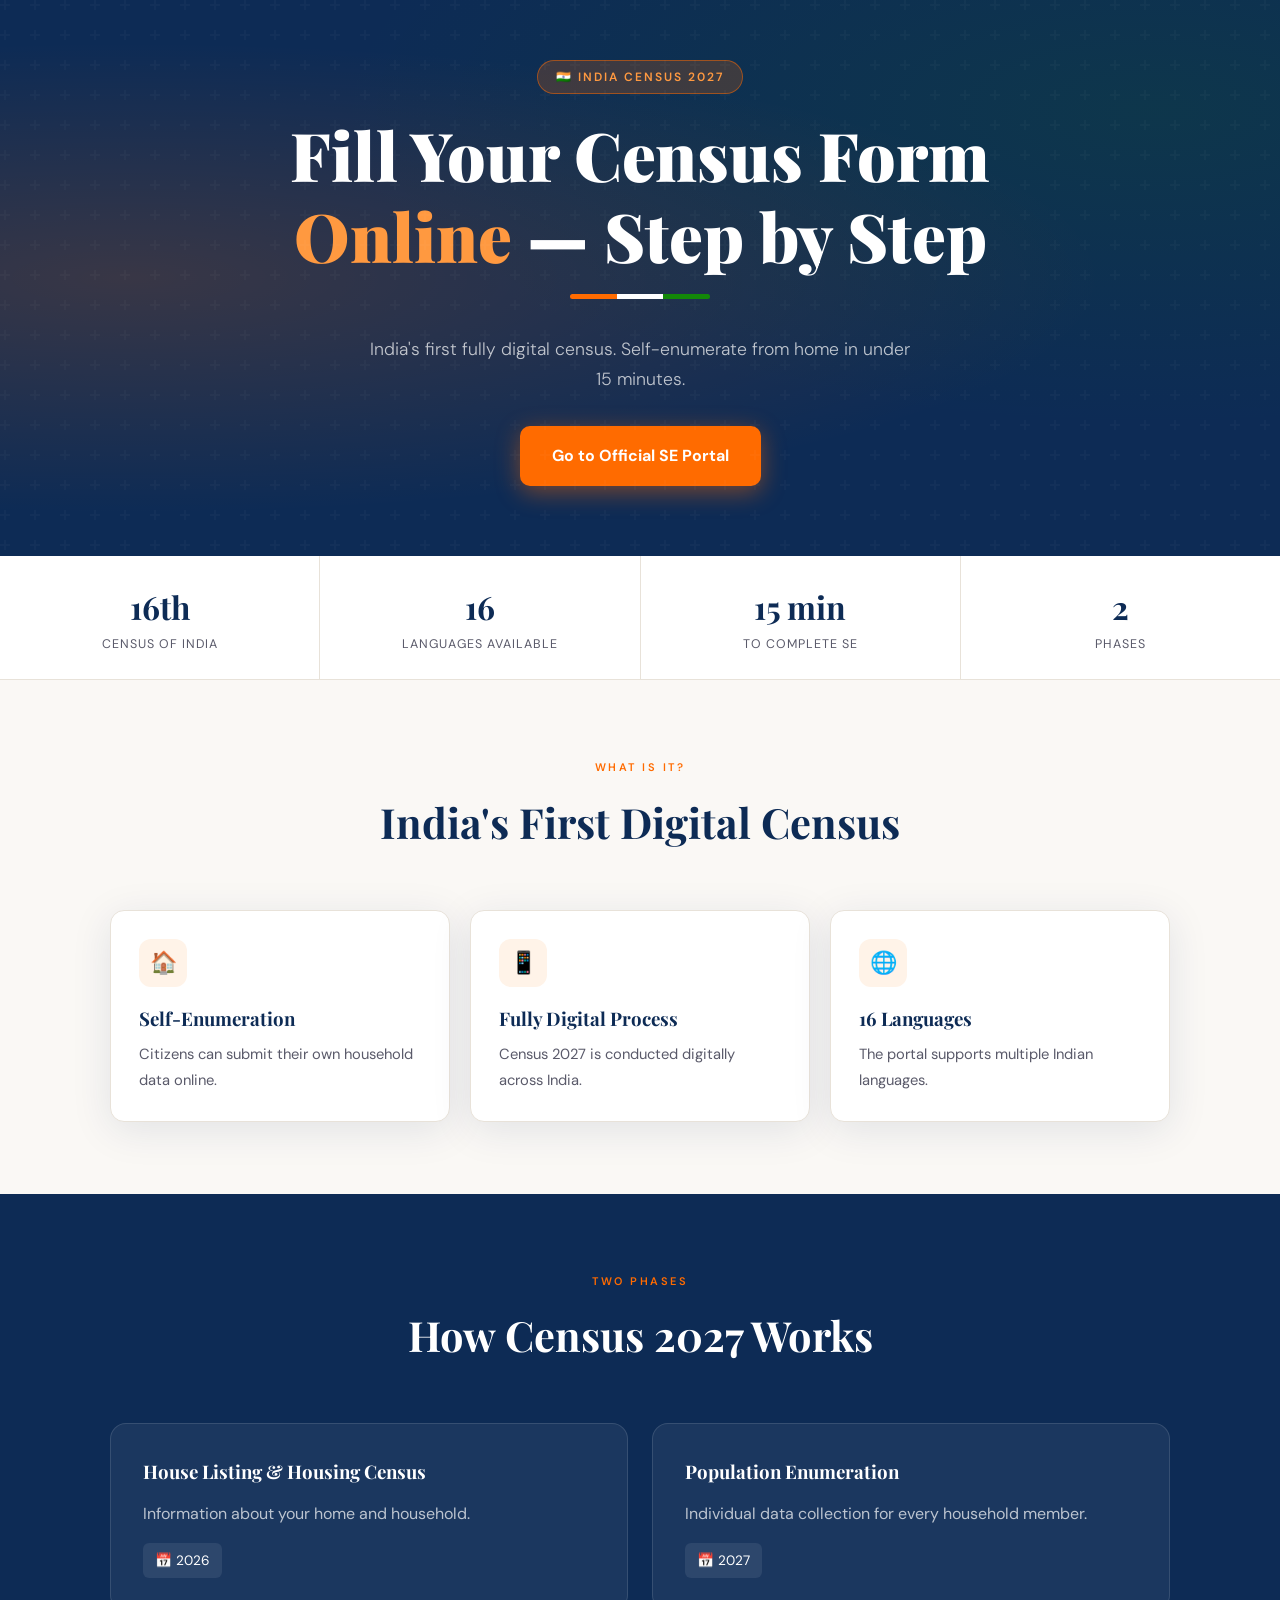
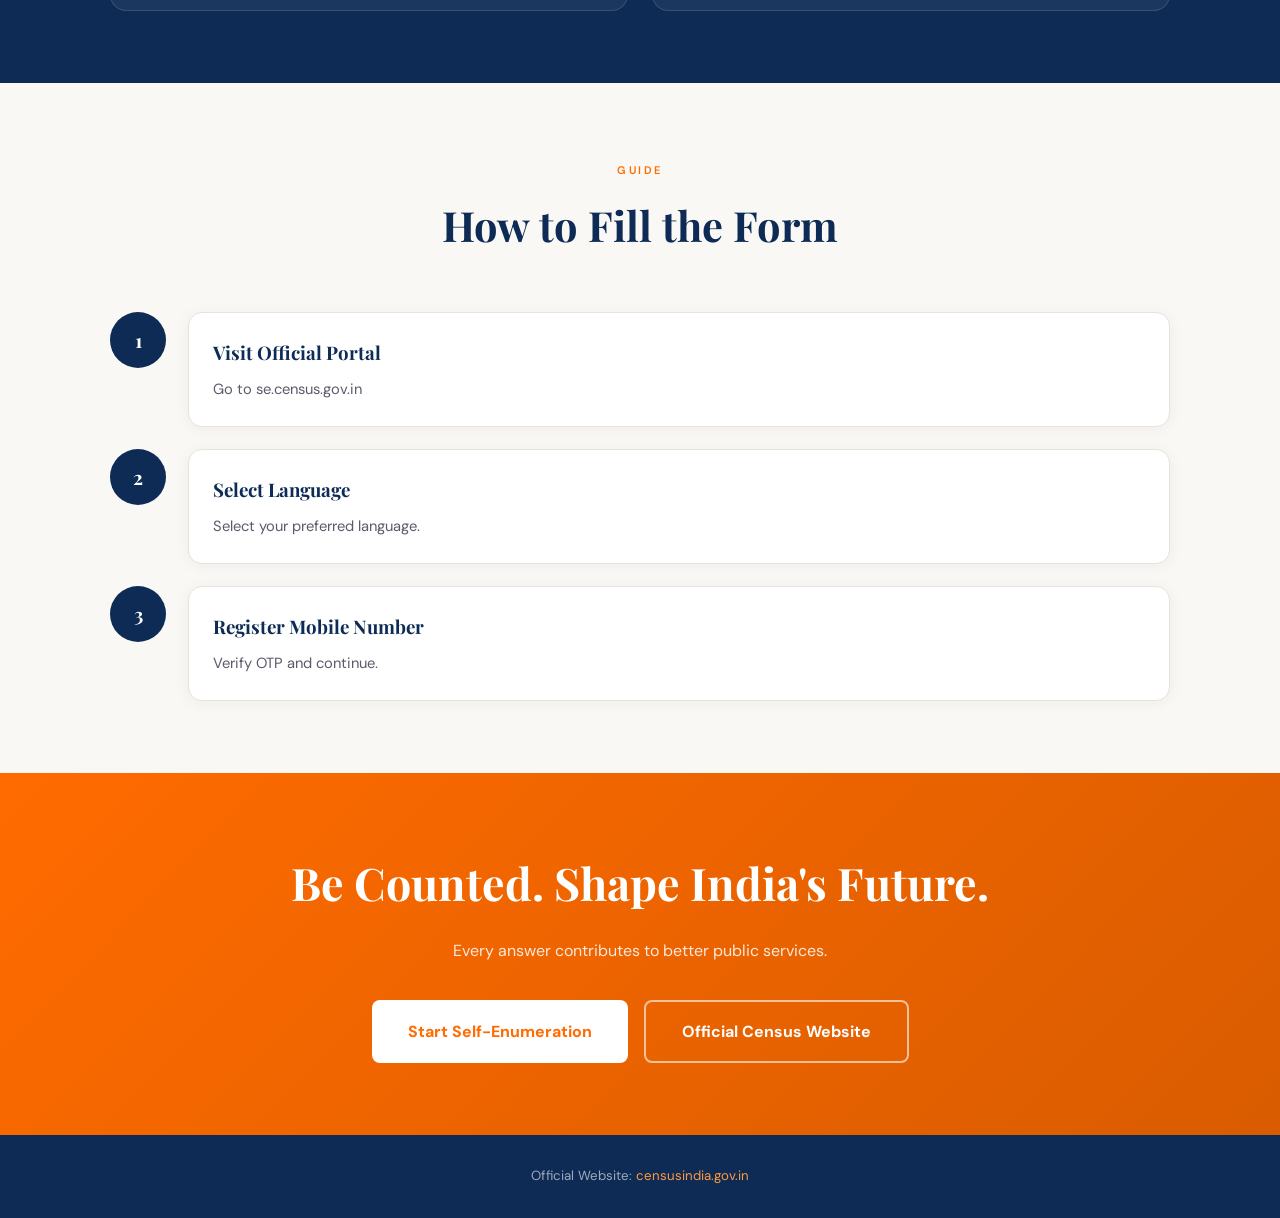
==== commit ed5580cb: "Update index.html" ====
--- a/index.html
+++ b/index.html
@@ -4,834 +4,775 @@
 <meta charset="UTF-8" />
 <meta name="viewport" content="width=device-width, initial-scale=1.0"/>
 <title>Census 2027 — Online Self-Enumeration Guide</title>
+
 <link href="https://fonts.googleapis.com/css2?family=Playfair+Display:wght@400;700;900&family=DM+Sans:wght@300;400;500;600&display=swap" rel="stylesheet"/>
+
 <style>
-  :root {
-    --saffron: #FF6B00;
-    --saffron-light: #FF9940;
-    --saffron-pale: #FFF3E8;
-    --navy: #0D2B55;
-    --navy-mid: #1A4080;
-    --green: #138808;
-    --green-light: #E8F5E9;
-    --white: #FFFFFF;
-    --off-white: #FAF8F5;
-    --text: #1C1C1C;
-    --text-muted: #5A5A6A;
-    --border: #E8E2D9;
-    --shadow: 0 8px 40px rgba(13,43,85,0.10);
-  }
-
-  *, *::before, *::after { box-sizing: border-box; margin: 0; padding: 0; }
-
-  html { scroll-behavior: smooth; }
-
-  body {
-    font-family: 'DM Sans', sans-serif;
-    background: var(--off-white);
-    color: var(--text);
-    line-height: 1.7;
-    overflow-x: hidden;
-  }
-
-  /* ─── HERO ─── */
-  .hero {
-    background: var(--navy);
-    background-image:
-      radial-gradient(ellipse at 10% 50%, rgba(255,107,0,0.18) 0%, transparent 60%),
-      radial-gradient(ellipse at 90% 20%, rgba(19,136,8,0.12) 0%, transparent 50%);
-    padding: 60px 20px 70px;
-    text-align: center;
-    position: relative;
-    /* NO overflow:hidden — it was blocking button taps on mobile */
-  }
-
-  .hero::before {
-    content: '';
-    position: absolute; inset: 0;
-    pointer-events: none; /* never intercept clicks */
-    background: url("data:image/svg+xml,%3Csvg width='60' height='60' viewBox='0 0 60 60' xmlns='http://www.w3.org/2000/svg'%3E%3Cg fill='none' fill-rule='evenodd'%3E%3Cg fill='%23ffffff' fill-opacity='0.025'%3E%3Cpath d='M36 34v-4h-2v4h-4v2h4v4h2v-4h4v-2h-4zm0-30V0h-2v4h-4v2h4v4h2V6h4V4h-4zM6 34v-4H4v4H0v2h4v4h2v-4h4v-2H6zM6 4V0H4v4H0v2h4v4h2V6h4V4H6z'/%3E%3C/g%3E%3C/g%3E%3C/svg%3E");
-  }
-
-  .hero-badge {
-    display: inline-block;
-    background: rgba(255,107,0,0.2);
-    border: 1px solid rgba(255,107,0,0.5);
-    color: var(--saffron-light);
-    font-size: 12px;
-    font-weight: 600;
-    letter-spacing: 2px;
-    text-transform: uppercase;
-    padding: 6px 18px;
-    border-radius: 100px;
-    margin-bottom: 20px;
-  }
-
-  .hero h1 {
-    font-family: 'Playfair Display', serif;
-    font-size: clamp(1.8rem, 6vw, 4.2rem);
-    font-weight: 900;
-    color: var(--white);
-    line-height: 1.2;
-    max-width: 780px;
-    margin: 0 auto 18px;
-    padding: 0 8px;
-  }
-
-  .hero h1 span { color: var(--saffron-light); }
-
-  .hero p {
-    color: rgba(255,255,255,0.72);
-    font-size: clamp(0.95rem, 3vw, 1.1rem);
-    max-width: 560px;
-    margin: 0 auto 32px;
-    font-weight: 300;
-    padding: 0 8px;
-  }
-
-  .tricolor-bar {
-    display: flex;
-    height: 5px;
-    width: 140px;
-    margin: 0 auto 36px;
-    border-radius: 3px;
-    overflow: hidden;
-  }
-  .tricolor-bar div:nth-child(1) { flex: 1; background: var(--saffron); }
-  .tricolor-bar div:nth-child(2) { flex: 1; background: #FFFFFF; }
-  .tricolor-bar div:nth-child(3) { flex: 1; background: var(--green); }
-
-  /* ── Hero CTA wrapper so button is never clipped ── */
-  .hero-cta-wrap {
-    position: relative;
-    z-index: 10;
-    display: flex;
-    justify-content: center;
-    padding: 4px 0 8px;   /* breathing room for tap target */
-  }
-
-  .hero-cta {
-    display: inline-flex;
-    align-items: center;
-    justify-content: center;
-    gap: 10px;
-    background: var(--saffron);
-    color: #fff;
-    font-weight: 700;
-    font-size: clamp(0.95rem, 3vw, 1rem);
-    padding: 16px 32px;
-    border-radius: 10px;
-    text-decoration: none;
-    cursor: pointer;
-    -webkit-tap-highlight-color: rgba(255,107,0,0.3);
-    touch-action: manipulation;
-    transition: background 0.2s, transform 0.15s, box-shadow 0.2s;
-    box-shadow: 0 6px 24px rgba(255,107,0,0.45);
-    /* ensure the element itself never gets clipped */
-    position: relative;
-    z-index: 10;
-    min-height: 52px;      /* comfortable tap target ≥ 48 px */
-    min-width: 200px;
-  }
-  .hero-cta:hover,
-  .hero-cta:focus-visible {
-    background: #e65a00;
-    transform: translateY(-2px);
-    box-shadow: 0 10px 30px rgba(255,107,0,0.5);
-    outline: none;
-  }
-  .hero-cta:active {
-    transform: translateY(0);
-    box-shadow: 0 4px 14px rgba(255,107,0,0.4);
-  }
-  .hero-cta svg { width: 18px; height: 18px; flex-shrink: 0; }
-
-  @media (max-width: 480px) {
-    .hero { padding: 48px 16px 56px; }
-    .hero-cta { width: 100%; max-width: 320px; font-size: 1rem; padding: 17px 20px; }
-  }
-
-  /* ─── STATS BAND ─── */
-  .stats-band {
-    background: var(--white);
-    border-bottom: 1px solid var(--border);
-    display: flex;
-    justify-content: center;
-    flex-wrap: wrap;
-    gap: 0;
-  }
-
-  .stat-item {
-    text-align: center;
-    padding: 24px 40px;
-    border-right: 1px solid var(--border);
-    flex: 1;
-    min-width: 160px;
-  }
-  .stat-item:last-child { border-right: none; }
-
-  .stat-num {
-    font-family: 'Playfair Display', serif;
-    font-size: 2rem;
-    font-weight: 700;
-    color: var(--navy);
-    line-height: 1;
-  }
-  .stat-label {
-    font-size: 0.78rem;
-    color: var(--text-muted);
-    text-transform: uppercase;
-    letter-spacing: 1px;
-    margin-top: 4px;
-  }
-
-  /* ─── SECTION WRAPPER ─── */
-  .container { max-width: 900px; margin: 0 auto; padding: 0 20px; }
-
-  section { padding: 72px 0; }
-
-  .section-header {
-    text-align: center;
-    margin-bottom: 52px;
-  }
-  .section-eyebrow {
-    display: inline-block;
-    font-size: 11px;
-    font-weight: 600;
-    letter-spacing: 2.5px;
-    text-transform: uppercase;
-    color: var(--saffron);
-    margin-bottom: 10px;
-  }
-  .section-header h2 {
-    font-family: 'Playfair Display', serif;
-    font-size: clamp(1.8rem, 4vw, 2.6rem);
-    font-weight: 700;
-    color: var(--navy);
-    line-height: 1.2;
-  }
-
-  /* ─── ABOUT CARDS ─── */
-  .about-grid {
-    display: grid;
-    grid-template-columns: repeat(auto-fit, minmax(250px, 1fr));
-    gap: 20px;
-  }
-
-  .about-card {
-    background: var(--white);
-    border: 1px solid var(--border);
-    border-radius: 14px;
-    padding: 28px;
-    box-shadow: var(--shadow);
-    transition: transform 0.2s;
-  }
-  .about-card:hover { transform: translateY(-4px); }
-
-  .about-icon {
-    width: 48px; height: 48px;
-    background: var(--saffron-pale);
-    border-radius: 12px;
-    display: flex; align-items: center; justify-content: center;
-    margin-bottom: 16px;
-    font-size: 22px;
-  }
-  .about-card h3 {
-    font-family: 'Playfair Display', serif;
-    font-size: 1.1rem;
-    font-weight: 700;
-    color: var(--navy);
-    margin-bottom: 8px;
-  }
-  .about-card p {
-    font-size: 0.9rem;
-    color: var(--text-muted);
-    line-height: 1.65;
-  }
-
-  /* ─── PHASES ─── */
-  .phases-bg { background: var(--navy); }
-  .phases-bg .section-header h2 { color: var(--white); }
-  .phases-bg .section-eyebrow { color: var(--saffron-light); }
-
-  .phases-grid {
-    display: grid;
-    grid-template-columns: 1fr 1fr;
-    gap: 24px;
-  }
-  @media(max-width: 600px) { .phases-grid { grid-template-columns: 1fr; } }
-
-  .phase-card {
-    background: rgba(255,255,255,0.06);
-    border: 1px solid rgba(255,255,255,0.12);
-    border-radius: 16px;
-    padding: 32px;
-    position: relative;
-    overflow: hidden;
-  }
-  .phase-card::before {
-    content: '';
-    position: absolute;
-    top: 0; left: 0;
-    width: 4px; height: 100%;
-  }
-  .phase-card.phase1::before { background: var(--saffron); }
-  .phase-card.phase2::before { background: var(--green); }
-
-  .phase-num {
-    font-size: 11px;
-    font-weight: 600;
-    letter-spacing: 2px;
-    text-transform: uppercase;
-    color: rgba(255,255,255,0.45);
-    margin-bottom: 6px;
-  }
-  .phase-card h3 {
-    font-family: 'Playfair Display', serif;
-    font-size: 1.25rem;
-    font-weight: 700;
-    color: var(--white);
-    margin-bottom: 12px;
-  }
-  .phase-card p {
-    font-size: 0.88rem;
-    color: rgba(255,255,255,0.65);
-    line-height: 1.65;
-  }
-  .phase-date {
-    display: inline-block;
-    margin-top: 16px;
-    background: rgba(255,255,255,0.08);
-    border: 1px solid rgba(255,255,255,0.15);
-    border-radius: 6px;
-    padding: 5px 12px;
-    font-size: 0.8rem;
-    color: rgba(255,255,255,0.7);
-  }
-
-  /* ─── STEPS ─── */
-  .steps-section { background: var(--off-white); }
-
-  .steps-list {
-    display: flex;
-    flex-direction: column;
-    gap: 0;
-    position: relative;
-  }
-
-  .steps-list::before {
-    content: '';
-    position: absolute;
-    left: 28px;
-    top: 48px;
-    bottom: 48px;
-    width: 2px;
-    background: linear-gradient(to bottom, var(--saffron), var(--navy));
-  }
-
-  .step {
-    display: flex;
-    gap: 28px;
-    align-items: flex-start;
-    padding: 28px 0;
-    animation: fadeUp 0.5s ease both;
-  }
-
-  @keyframes fadeUp {
-    from { opacity: 0; transform: translateY(20px); }
-    to { opacity: 1; transform: translateY(0); }
-  }
-
-  .step-bubble {
-    width: 56px; height: 56px;
-    min-width: 56px;
-    background: var(--navy);
-    border-radius: 50%;
-    display: flex; align-items: center; justify-content: center;
-    font-family: 'Playfair Display', serif;
-    font-size: 1.25rem;
-    font-weight: 700;
-    color: var(--white);
-    border: 3px solid var(--off-white);
-    box-shadow: 0 0 0 2px var(--navy);
-    position: relative;
-    z-index: 1;
-    transition: background 0.2s;
-  }
-  .step:hover .step-bubble { background: var(--saffron); }
-
-  .step-body {
-    background: var(--white);
-    border: 1px solid var(--border);
-    border-radius: 14px;
-    padding: 24px 28px;
-    flex: 1;
-    box-shadow: 0 2px 16px rgba(13,43,85,0.05);
-    transition: box-shadow 0.2s;
-  }
-  .step:hover .step-body { box-shadow: 0 6px 30px rgba(13,43,85,0.12); }
-
-  .step-body h3 {
-    font-family: 'Playfair Display', serif;
-    font-size: 1.15rem;
-    font-weight: 700;
-    color: var(--navy);
-    margin-bottom: 8px;
-  }
-  .step-body p {
-    font-size: 0.92rem;
-    color: var(--text-muted);
-    line-height: 1.7;
-  }
-  .step-tip {
-    display: flex;
-    align-items: flex-start;
-    gap: 8px;
-    margin-top: 12px;
-    padding: 10px 14px;
-    background: var(--saffron-pale);
-    border-left: 3px solid var(--saffron);
-    border-radius: 0 8px 8px 0;
-    font-size: 0.83rem;
-    color: #7A3B00;
-  }
-  .step-tip::before { content: '💡'; flex-shrink: 0; }
-
-  /* ─── INFO SECTION ─── */
-  .info-grid {
-    display: grid;
-    grid-template-columns: 1fr 1fr;
-    gap: 24px;
-  }
-  @media(max-width: 600px) { .info-grid { grid-template-columns: 1fr; } }
-
-  .info-box {
-    background: var(--white);
-    border: 1px solid var(--border);
-    border-radius: 14px;
-    padding: 28px;
-    box-shadow: var(--shadow);
-  }
-  .info-box h3 {
-    font-family: 'Playfair Display', serif;
-    font-size: 1.1rem;
-    font-weight: 700;
-    color: var(--navy);
-    margin-bottom: 14px;
-    display: flex; align-items: center; gap: 8px;
-  }
-  .info-box ul {
-    list-style: none;
-    padding: 0;
-  }
-  .info-box ul li {
-    font-size: 0.9rem;
-    color: var(--text-muted);
-    padding: 7px 0;
-    border-bottom: 1px solid var(--border);
-    display: flex;
-    align-items: flex-start;
-    gap: 10px;
-  }
-  .info-box ul li:last-child { border-bottom: none; }
-  .info-box ul li::before {
-    content: '✓';
-    color: var(--green);
-    font-weight: 700;
-    flex-shrink: 0;
-    margin-top: 2px;
-  }
-
-  /* ─── CTA SECTION ─── */
-  .cta-section {
-    background: linear-gradient(135deg, var(--saffron) 0%, #D95C00 100%);
-    padding: 72px 20px;
-    text-align: center;
-  }
-  .cta-section h2 {
-    font-family: 'Playfair Display', serif;
-    font-size: clamp(1.8rem, 4vw, 2.8rem);
-    font-weight: 900;
-    color: var(--white);
-    margin-bottom: 16px;
-  }
-  .cta-section p {
-    color: rgba(255,255,255,0.85);
-    font-size: 1.05rem;
-    margin-bottom: 36px;
-    max-width: 520px;
-    margin-left: auto;
-    margin-right: auto;
-  }
-  .cta-buttons { display: flex; gap: 16px; justify-content: center; flex-wrap: wrap; }
-
-  .btn-primary {
-    display: inline-flex; align-items: center; gap: 10px;
-    background: var(--white);
-    color: var(--saffron);
-    font-weight: 700;
-    font-size: 1rem;
-    padding: 16px 36px;
-    border-radius: 8px;
-    text-decoration: none;
-    box-shadow: 0 4px 20px rgba(0,0,0,0.15);
-    transition: transform 0.2s;
-    touch-action: manipulation;
-    -webkit-tap-highlight-color: rgba(255,107,0,0.2);
-    min-height: 52px;
-    cursor: pointer;
-  }
-  .btn-primary:hover { transform: translateY(-3px); }
-
-  .btn-secondary {
-    display: inline-flex; align-items: center; gap: 10px;
-    background: transparent;
-    color: var(--white);
-    font-weight: 600;
-    font-size: 1rem;
-    padding: 16px 36px;
-    border-radius: 8px;
-    border: 2px solid rgba(255,255,255,0.6);
-    text-decoration: none;
-    transition: background 0.2s;
-    touch-action: manipulation;
-    -webkit-tap-highlight-color: rgba(255,255,255,0.15);
-    min-height: 52px;
-    cursor: pointer;
-  }
-  .btn-secondary:hover { background: rgba(255,255,255,0.1); }
-
-  /* ─── FOOTER ─── */
-  footer {
-    background: var(--navy);
-    color: rgba(255,255,255,0.5);
-    text-align: center;
-    padding: 32px 20px;
-    font-size: 0.83rem;
-  }
-  footer a { color: var(--saffron-light); text-decoration: none; }
-
-  /* ─── RESPONSIVE — TABLET ─── */
-  @media(max-width: 768px) {
-    section { padding: 52px 0; }
-    .phases-grid { grid-template-columns: 1fr; }
-    .about-grid { grid-template-columns: 1fr; }
-    .info-grid { grid-template-columns: 1fr; }
-    .cta-buttons { flex-direction: column; align-items: center; }
-    .btn-primary, .btn-secondary { width: 100%; max-width: 320px; justify-content: center; }
-  }
-
-  /* ─── RESPONSIVE — MOBILE ─── */
-  @media(max-width: 600px) {
-    .stats-band { flex-wrap: wrap; }
-    .stat-item {
-      flex: 1 1 45%;
-      min-width: 130px;
-      padding: 14px 10px;
-      border-right: none;
-      border-bottom: 1px solid var(--border);
-    }
-    .stat-item:nth-child(odd) { border-right: 1px solid var(--border); }
-    .stat-item:last-child, .stat-item:nth-last-child(2):nth-child(odd) { border-bottom: none; }
-    .stat-num { font-size: 1.5rem; }
-    .stat-label { font-size: 0.7rem; }
-    .steps-list::before { left: 22px; top: 56px; bottom: 56px; }
-    .step { gap: 16px; padding: 20px 0; }
-    .step-bubble { width: 44px; height: 44px; min-width: 44px; font-size: 0.95rem; }
-    .step-body { padding: 18px 16px; }
-    .step-body h3 { font-size: 1rem; }
-    .step-body p { font-size: 0.88rem; }
-    .about-card { padding: 20px; }
-    .phase-card { padding: 24px 20px; }
-    .info-box { padding: 20px; }
-    .section-header { margin-bottom: 32px; }
-    .cta-section { padding: 52px 16px; }
-    .cta-section h2 { font-size: 1.7rem; }
-    footer { font-size: 0.78rem; padding: 24px 16px; }
-  }
-
-  /* ─── SCROLL ANIMATIONS ─── */
-  .reveal {
-    opacity: 0;
-    transform: translateY(30px);
-    transition: opacity 0.6s ease, transform 0.6s ease;
-  }
-  .reveal.visible {
-    opacity: 1;
-    transform: translateY(0);
-  }
+
+:root{
+  --saffron:#FF6B00;
+  --saffron-light:#FF9940;
+  --saffron-pale:#FFF3E8;
+  --navy:#0D2B55;
+  --green:#138808;
+  --white:#FFFFFF;
+  --off-white:#FAF8F5;
+  --text:#1C1C1C;
+  --text-muted:#5A5A6A;
+  --border:#E8E2D9;
+  --shadow:0 8px 40px rgba(13,43,85,0.10);
+}
+
+*{
+  margin:0;
+  padding:0;
+  box-sizing:border-box;
+}
+
+html{
+  scroll-behavior:smooth;
+}
+
+body{
+  font-family:'DM Sans',sans-serif;
+  background:var(--off-white);
+  color:var(--text);
+  line-height:1.7;
+  overflow-x:hidden;
+}
+
+/* HERO */
+
+.hero{
+  background:var(--navy);
+  background-image:
+  radial-gradient(ellipse at 10% 50%, rgba(255,107,0,0.18) 0%, transparent 60%),
+  radial-gradient(ellipse at 90% 20%, rgba(19,136,8,0.12) 0%, transparent 50%);
+  padding:60px 20px 70px;
+  text-align:center;
+  position:relative;
+}
+
+.hero::before{
+  content:'';
+  position:absolute;
+  inset:0;
+  pointer-events:none;
+  background:url("data:image/svg+xml,%3Csvg width='60' height='60' viewBox='0 0 60 60' xmlns='http://www.w3.org/2000/svg'%3E%3Cg fill='none' fill-rule='evenodd'%3E%3Cg fill='%23ffffff' fill-opacity='0.025'%3E%3Cpath d='M36 34v-4h-2v4h-4v2h4v4h2v-4h4v-2h-4zm0-30V0h-2v4h-4v2h4v4h2V6h4V4h-4zM6 34v-4H4v4H0v2h4v4h2v-4h4v-2H6zM6 4V0H4v4H0v2h4v4h2V6h4V4H6z'/%3E%3C/g%3E%3C/g%3E%3C/svg%3E");
+}
+
+.hero-badge{
+  display:inline-block;
+  background:rgba(255,107,0,0.2);
+  border:1px solid rgba(255,107,0,0.5);
+  color:var(--saffron-light);
+  font-size:12px;
+  font-weight:600;
+  letter-spacing:2px;
+  text-transform:uppercase;
+  padding:6px 18px;
+  border-radius:100px;
+  margin-bottom:20px;
+}
+
+.hero h1{
+  font-family:'Playfair Display',serif;
+  font-size:clamp(1.8rem,6vw,4.2rem);
+  font-weight:900;
+  color:var(--white);
+  line-height:1.2;
+  max-width:780px;
+  margin:0 auto 18px;
+}
+
+.hero h1 span{
+  color:var(--saffron-light);
+}
+
+.hero p{
+  color:rgba(255,255,255,0.72);
+  font-size:clamp(0.95rem,3vw,1.1rem);
+  max-width:560px;
+  margin:0 auto 32px;
+  font-weight:300;
+}
+
+.tricolor-bar{
+  display:flex;
+  height:5px;
+  width:140px;
+  margin:0 auto 36px;
+  border-radius:3px;
+  overflow:hidden;
+}
+
+.tricolor-bar div:nth-child(1){
+  flex:1;
+  background:var(--saffron);
+}
+
+.tricolor-bar div:nth-child(2){
+  flex:1;
+  background:#FFFFFF;
+}
+
+.tricolor-bar div:nth-child(3){
+  flex:1;
+  background:var(--green);
+}
+
+.hero-cta-wrap{
+  display:flex;
+  justify-content:center;
+}
+
+.hero-cta{
+  display:inline-flex;
+  align-items:center;
+  justify-content:center;
+  gap:10px;
+  background:var(--saffron);
+  color:#fff;
+  text-decoration:none;
+  padding:16px 32px;
+  border-radius:10px;
+  font-weight:700;
+  box-shadow:0 6px 24px rgba(255,107,0,0.45);
+  transition:0.2s;
+  min-height:52px;
+}
+
+.hero-cta:hover{
+  background:#e65a00;
+  transform:translateY(-2px);
+}
+
+/* STATS */
+
+.stats-band{
+  background:var(--white);
+  border-bottom:1px solid var(--border);
+  display:flex;
+  flex-wrap:wrap;
+}
+
+.stat-item{
+  flex:1;
+  min-width:160px;
+  text-align:center;
+  padding:24px 20px;
+  border-right:1px solid var(--border);
+}
+
+.stat-item:last-child{
+  border-right:none;
+}
+
+.stat-num{
+  font-family:'Playfair Display',serif;
+  font-size:2rem;
+  font-weight:700;
+  color:var(--navy);
+}
+
+.stat-label{
+  font-size:0.78rem;
+  color:var(--text-muted);
+  text-transform:uppercase;
+  letter-spacing:1px;
+}
+
+/* GENERAL */
+
+.container{
+  max-width:1100px;
+  margin:auto;
+  padding:0 20px;
+  width:100%;
+}
+
+section{
+  padding:72px 0;
+}
+
+.section-header{
+  text-align:center;
+  margin-bottom:52px;
+}
+
+.section-eyebrow{
+  display:inline-block;
+  font-size:11px;
+  font-weight:600;
+  letter-spacing:2.5px;
+  text-transform:uppercase;
+  color:var(--saffron);
+  margin-bottom:10px;
+}
+
+.section-header h2{
+  font-family:'Playfair Display',serif;
+  font-size:clamp(1.8rem,4vw,2.6rem);
+  font-weight:700;
+  color:var(--navy);
+}
+
+/* ABOUT */
+
+.about-grid{
+  display:grid;
+  grid-template-columns:repeat(auto-fit,minmax(250px,1fr));
+  gap:20px;
+}
+
+.about-card{
+  background:var(--white);
+  border:1px solid var(--border);
+  border-radius:14px;
+  padding:28px;
+  box-shadow:var(--shadow);
+}
+
+.about-icon{
+  width:48px;
+  height:48px;
+  border-radius:12px;
+  background:var(--saffron-pale);
+  display:flex;
+  align-items:center;
+  justify-content:center;
+  margin-bottom:16px;
+  font-size:22px;
+}
+
+.about-card h3{
+  font-family:'Playfair Display',serif;
+  color:var(--navy);
+  margin-bottom:8px;
+}
+
+.about-card p{
+  color:var(--text-muted);
+  font-size:0.92rem;
+}
+
+/* PHASES */
+
+.phases-bg{
+  background:var(--navy);
+}
+
+.phases-bg h2{
+  color:white;
+}
+
+.phases-grid{
+  display:grid;
+  grid-template-columns:1fr 1fr;
+  gap:24px;
+}
+
+.phase-card{
+  background:rgba(255,255,255,0.06);
+  border:1px solid rgba(255,255,255,0.12);
+  border-radius:16px;
+  padding:32px;
+}
+
+.phase-card h3{
+  color:white;
+  font-family:'Playfair Display',serif;
+  margin-bottom:12px;
+}
+
+.phase-card p{
+  color:rgba(255,255,255,0.7);
+}
+
+.phase-date{
+  display:inline-block;
+  margin-top:16px;
+  padding:6px 12px;
+  background:rgba(255,255,255,0.08);
+  border-radius:6px;
+  color:white;
+  font-size:0.85rem;
+}
+
+/* STEPS */
+
+.steps-list{
+  display:flex;
+  flex-direction:column;
+  gap:22px;
+}
+
+.step{
+  display:flex;
+  gap:22px;
+  align-items:flex-start;
+}
+
+.step-bubble{
+  width:56px;
+  height:56px;
+  min-width:56px;
+  border-radius:50%;
+  background:var(--navy);
+  color:white;
+  display:flex;
+  align-items:center;
+  justify-content:center;
+  font-family:'Playfair Display',serif;
+  font-weight:700;
+  font-size:1.2rem;
+}
+
+.step-body{
+  flex:1;
+  background:white;
+  border:1px solid var(--border);
+  border-radius:14px;
+  padding:24px;
+  box-shadow:0 2px 16px rgba(13,43,85,0.05);
+}
+
+.step-body h3{
+  font-family:'Playfair Display',serif;
+  color:var(--navy);
+  margin-bottom:8px;
+}
+
+.step-body p{
+  color:var(--text-muted);
+  font-size:0.92rem;
+}
+
+.step-tip{
+  margin-top:12px;
+  background:var(--saffron-pale);
+  border-left:3px solid var(--saffron);
+  padding:10px 14px;
+  border-radius:0 8px 8px 0;
+  font-size:0.84rem;
+}
+
+/* INFO */
+
+.info-grid{
+  display:grid;
+  grid-template-columns:1fr 1fr;
+  gap:24px;
+}
+
+.info-box{
+  background:white;
+  border:1px solid var(--border);
+  border-radius:14px;
+  padding:28px;
+  box-shadow:var(--shadow);
+}
+
+.info-box h3{
+  color:var(--navy);
+  font-family:'Playfair Display',serif;
+  margin-bottom:14px;
+}
+
+.info-box ul{
+  list-style:none;
+}
+
+.info-box ul li{
+  padding:8px 0;
+  border-bottom:1px solid var(--border);
+  color:var(--text-muted);
+}
+
+.info-box ul li:last-child{
+  border-bottom:none;
+}
+
+/* CTA */
+
+.cta-section{
+  background:linear-gradient(135deg,var(--saffron) 0%, #D95C00 100%);
+  text-align:center;
+  padding:72px 20px;
+}
+
+.cta-section h2{
+  font-family:'Playfair Display',serif;
+  color:white;
+  font-size:clamp(1.8rem,4vw,2.8rem);
+  margin-bottom:16px;
+}
+
+.cta-section p{
+  color:rgba(255,255,255,0.85);
+  margin-bottom:36px;
+}
+
+.cta-buttons{
+  display:flex;
+  justify-content:center;
+  gap:16px;
+  flex-wrap:wrap;
+}
+
+.btn-primary,
+.btn-secondary{
+  display:inline-flex;
+  align-items:center;
+  justify-content:center;
+  padding:16px 36px;
+  border-radius:8px;
+  text-decoration:none;
+  font-weight:700;
+  min-height:52px;
+}
+
+.btn-primary{
+  background:white;
+  color:var(--saffron);
+}
+
+.btn-secondary{
+  border:2px solid rgba(255,255,255,0.6);
+  color:white;
+}
+
+/* FOOTER */
+
+footer{
+  background:var(--navy);
+  color:rgba(255,255,255,0.6);
+  text-align:center;
+  padding:30px 20px;
+  font-size:0.83rem;
+}
+
+footer a{
+  color:var(--saffron-light);
+  text-decoration:none;
+}
+
+/* MOBILE RESPONSIVE FIX */
+
+@media screen and (max-width:768px){
+
+  section{
+    padding:52px 0;
+  }
+
+  .phases-grid,
+  .info-grid,
+  .about-grid{
+    grid-template-columns:1fr;
+  }
+
+  .cta-buttons{
+    flex-direction:column;
+    align-items:center;
+  }
+
+  .btn-primary,
+  .btn-secondary{
+    width:100%;
+    max-width:320px;
+  }
+}
+
+@media screen and (max-width:600px){
+
+  html,
+  body{
+    width:100%;
+    overflow-x:hidden;
+  }
+
+  .container{
+    width:100%;
+    padding-left:14px;
+    padding-right:14px;
+  }
+
+  .hero{
+    padding:48px 16px 56px;
+  }
+
+  .hero h1{
+    font-size:1.8rem;
+    line-height:1.3;
+  }
+
+  .hero p{
+    font-size:0.95rem;
+  }
+
+  .hero-cta{
+    width:100%;
+    max-width:320px;
+  }
+
+  .stats-band{
+    flex-wrap:wrap;
+  }
+
+  .stat-item{
+    flex:1 1 50%;
+    min-width:140px;
+    border-right:none;
+    border-bottom:1px solid var(--border);
+  }
+
+  .step{
+    flex-direction:column;
+    gap:12px;
+  }
+
+  .step-body{
+    width:100%;
+    padding:18px;
+  }
+
+  .step-bubble{
+    width:44px;
+    height:44px;
+    min-width:44px;
+    font-size:1rem;
+  }
+
+  .phase-card,
+  .about-card,
+  .info-box{
+    width:100%;
+    padding:20px;
+  }
+
+  .cta-buttons{
+    width:100%;
+  }
+
+  .btn-primary,
+  .btn-secondary{
+    width:100%;
+    max-width:100%;
+  }
+
+  img,
+  svg,
+  iframe{
+    max-width:100%;
+    height:auto;
+  }
+}
+
 </style>
 </head>
+
 <body>
 
-<!-- HERO -->
 <header class="hero">
+
   <div class="hero-badge">🇮🇳 India Census 2027</div>
-  <h1>Fill Your Census Form <span>Online</span> — Step by Step</h1>
-  <div class="tricolor-bar"><div></div><div></div><div></div></div>
-  <p>India's first fully digital census. Self-enumerate from home in under 15 minutes. No documents required.</p>
+
+  <h1>
+    Fill Your Census Form
+    <span>Online</span>
+    — Step by Step
+  </h1>
+
+  <div class="tricolor-bar">
+    <div></div>
+    <div></div>
+    <div></div>
+  </div>
+
+  <p>
+    India's first fully digital census.
+    Self-enumerate from home in under 15 minutes.
+  </p>
+
   <div class="hero-cta-wrap">
-    <a href="https://se.census.gov.in/" target="_blank" rel="noopener noreferrer" class="hero-cta">
-      <svg viewBox="0 0 24 24" fill="none" stroke="currentColor" stroke-width="2.2" aria-hidden="true"><path d="M18 13v6a2 2 0 0 1-2 2H5a2 2 0 0 1-2-2V8a2 2 0 0 1 2-2h6"/><polyline points="15 3 21 3 21 9"/><line x1="10" y1="14" x2="21" y2="3"/></svg>
+    <a href="https://se.census.gov.in/" class="hero-cta">
       Go to Official SE Portal
     </a>
   </div>
+
 </header>
 
-<!-- STATS BAND -->
 <div class="stats-band">
+
   <div class="stat-item">
     <div class="stat-num">16th</div>
     <div class="stat-label">Census of India</div>
   </div>
+
   <div class="stat-item">
     <div class="stat-num">16</div>
     <div class="stat-label">Languages Available</div>
   </div>
+
   <div class="stat-item">
     <div class="stat-num">15 min</div>
     <div class="stat-label">To Complete SE</div>
   </div>
+
   <div class="stat-item">
     <div class="stat-num">2</div>
     <div class="stat-label">Phases</div>
   </div>
+
 </div>
 
-<!-- ABOUT -->
 <section>
+
   <div class="container">
-    <div class="section-header reveal">
+
+    <div class="section-header">
       <span class="section-eyebrow">What is it?</span>
       <h2>India's First Digital Census</h2>
     </div>
+
     <div class="about-grid">
-      <div class="about-card reveal">
+
+      <div class="about-card">
         <div class="about-icon">🏠</div>
-        <h3>Self-Enumeration (SE)</h3>
-        <p>For the first time, citizens can submit their own household data online — before an enumerator visits. You fill the form, get an SE ID, and share it with the official.</p>
+        <h3>Self-Enumeration</h3>
+        <p>
+          Citizens can submit their own household data online.
+        </p>
       </div>
-      <div class="about-card reveal">
+
+      <div class="about-card">
         <div class="about-icon">📱</div>
         <h3>Fully Digital Process</h3>
-        <p>Census 2027 is conducted digitally. Enumerators use mobile apps, and citizens can self-enumerate through the official web portal at se.census.gov.in.</p>
+        <p>
+          Census 2027 is conducted digitally across India.
+        </p>
       </div>
-      <div class="about-card reveal">
+
+      <div class="about-card">
         <div class="about-icon">🌐</div>
-        <h3>16 Indian Languages</h3>
-        <p>The self-enumeration portal is available in 16 languages including Hindi, English, Tamil, Telugu, Bengali, Marathi, Gujarati, Kannada, and more.</p>
+        <h3>16 Languages</h3>
+        <p>
+          The portal supports multiple Indian languages.
+        </p>
       </div>
+
     </div>
-  </div>
+
+  </div>
+
 </section>
 
-<!-- PHASES -->
 <section class="phases-bg">
+
   <div class="container">
-    <div class="section-header reveal">
+
+    <div class="section-header">
       <span class="section-eyebrow">Two Phases</span>
       <h2>How Census 2027 Works</h2>
     </div>
+
     <div class="phases-grid">
-      <div class="phase-card phase1 reveal">
-        <div class="phase-num">Phase I</div>
-        <h3>House Listing & Housing Census (HLO)</h3>
-        <p>Captures information about your home's construction, available amenities, and household assets. Includes a 15-day Self-Enumeration window before the 30-day house listing period.</p>
-        <span class="phase-date">📅 April – September 2026 (varies by state)</span>
+
+      <div class="phase-card">
+        <h3>House Listing & Housing Census</h3>
+        <p>
+          Information about your home and household.
+        </p>
+        <span class="phase-date">📅 2026</span>
       </div>
-      <div class="phase-card phase2 reveal">
-        <div class="phase-num">Phase II</div>
+
+      <div class="phase-card">
         <h3>Population Enumeration</h3>
-        <p>Captures individual-level data for every person in the household. Includes caste enumeration — a first since 1931. The reference date is 00:00 hrs on 1st March 2027.</p>
-        <span class="phase-date">📅 February 2027</span>
+        <p>
+          Individual data collection for every household member.
+        </p>
+        <span class="phase-date">📅 2027</span>
       </div>
+
     </div>
-  </div>
+
+  </div>
+
 </section>
 
-<!-- STEPS -->
-<section class="steps-section">
+<section>
+
   <div class="container">
-    <div class="section-header reveal">
-      <span class="section-eyebrow">Step-by-Step Guide</span>
-      <h2>How to Fill the Online Census Form</h2>
+
+    <div class="section-header">
+      <span class="section-eyebrow">Guide</span>
+      <h2>How to Fill the Form</h2>
     </div>
 
     <div class="steps-list">
 
-      <div class="step reveal">
+      <div class="step">
         <div class="step-bubble">1</div>
         <div class="step-body">
-          <h3>Visit the Official Self-Enumeration Portal</h3>
-          <p>Open your browser and go to <strong>se.census.gov.in</strong> — the official Government of India census self-enumeration portal. Ensure you are using the official URL and not a third-party site.</p>
-          <div class="step-tip">Use Chrome or Firefox for best compatibility. The portal works on mobile and desktop.</div>
+          <h3>Visit Official Portal</h3>
+          <p>Go to se.census.gov.in</p>
         </div>
       </div>
 
-      <div class="step reveal">
+      <div class="step">
         <div class="step-bubble">2</div>
         <div class="step-body">
-          <h3>Select Your Preferred Language</h3>
-          <p>The portal is available in 16 Indian languages. On the home page, select your preferred language from the dropdown. Options include Hindi, English, Tamil, Telugu, Bengali, Kannada, Marathi, Odia, Malayalam, and more.</p>
+          <h3>Select Language</h3>
+          <p>Select your preferred language.</p>
         </div>
       </div>
 
-      <div class="step reveal">
+      <div class="step">
         <div class="step-bubble">3</div>
         <div class="step-body">
-          <h3>Register Using Your Mobile Number</h3>
-          <p>The <strong>head of the household</strong> must register. Enter your 10-digit mobile number on the login page. You will receive a One-Time Password (OTP) via SMS. Enter the OTP to verify your account.</p>
-          <div class="step-tip">Keep your phone handy — the OTP expires in a few minutes. No Aadhaar or ID document is required to register.</div>
+          <h3>Register Mobile Number</h3>
+          <p>Verify OTP and continue.</p>
         </div>
       </div>
 
-      <div class="step reveal">
-        <div class="step-bubble">4</div>
-        <div class="step-body">
-          <h3>Enter Your Address & Location Details</h3>
-          <p>Provide your complete address — state, district, tehsil/block, village/ward, and house number. Make sure these match your physical address as enumerators will verify this during the house visit.</p>
-          <div class="step-tip">Double-check your house number carefully. Errors here can cause verification issues when the enumerator arrives.</div>
-        </div>
-      </div>
-
-      <div class="step reveal">
-        <div class="step-bubble">5</div>
-        <div class="step-body">
-          <h3>Fill Housing & Amenities Details</h3>
-          <p>Answer questions about your dwelling — its condition (good / liveable / dilapidated), construction material used for <strong>floors, walls, and roof</strong> (e.g., pucca/kachcha), number of rooms, and ownership type (owned/rented).</p>
-        </div>
-      </div>
-
-      <div class="step reveal">
-        <div class="step-bubble">6</div>
-        <div class="step-body">
-          <h3>Provide Amenities & Asset Information</h3>
-          <p>Fill in details about access to: drinking water source, toilet type, cooking fuel, lighting source, drainage, bathing facility, and household assets such as TV, radio, mobile phone, internet, laptop, bicycle, motorbike, car, and more.</p>
-          <div class="step-tip">All answers are self-reported and based on your actual household situation — be honest and accurate.</div>
-        </div>
-      </div>
-
-      <div class="step reveal">
-        <div class="step-bubble">7</div>
-        <div class="step-body">
-          <h3>Enter Household Member Details</h3>
-          <p>Provide the number of members living in the household. In Phase I (HLO), you do not need to fill individual member details — that comes in Phase II (Population Enumeration) in February 2027.</p>
-        </div>
-      </div>
-
-      <div class="step reveal">
-        <div class="step-bubble">8</div>
-        <div class="step-body">
-          <h3>Review & Submit the Form</h3>
-          <p>Carefully review all the information you have filled in. Once you are satisfied that all details are correct, click the <strong>Submit</strong> button. You can preview each section before final submission.</p>
-          <div class="step-tip">You cannot edit the form after final submission, so review everything carefully before clicking Submit.</div>
-        </div>
-      </div>
-
-      <div class="step reveal">
-        <div class="step-bubble">9</div>
-        <div class="step-body">
-          <h3>Receive & Save Your SE ID</h3>
-          <p>After successful submission, you will receive a unique <strong>Self-Enumeration ID (SE ID)</strong>. Note this down or take a screenshot. This ID will be sent to your registered mobile number as well.</p>
-        </div>
-      </div>
-
-      <div class="step reveal">
-        <div class="step-bubble">10</div>
-        <div class="step-body">
-          <h3>Share SE ID with the Enumerator</h3>
-          <p>When the government enumerator visits your home during the 30-day house listing period, share your SE ID with them. They will verify your self-submitted data and mark your household as complete in their mobile app.</p>
-          <div class="step-tip">The enumerator may still ask a few additional questions. Cooperate and provide accurate information.</div>
-        </div>
-      </div>
-
     </div>
-  </div>
+
+  </div>
+
 </section>
 
-<!-- INFO BOXES -->
-<section style="background: var(--white); padding: 60px 0;">
-  <div class="container">
-    <div class="info-grid">
-      <div class="info-box reveal">
-        <h3>📋 What You Need</h3>
-        <ul>
-          <li>Active mobile phone number</li>
-          <li>Your home address (house no., village/ward)</li>
-          <li>Details about your home's construction</li>
-          <li>Knowledge of household amenities</li>
-          <li>List of household assets</li>
-          <li>Number of household members</li>
-        </ul>
-      </div>
-      <div class="info-box reveal">
-        <h3>✅ Key Points to Remember</h3>
-        <ul>
-          <li>No Aadhaar or ID card required</li>
-          <li>Portal available in 16 languages</li>
-          <li>Process takes about 10–15 minutes</li>
-          <li>Head of household must register</li>
-          <li>SE window is 15 days before house listing</li>
-          <li>SE ID is proof of successful submission</li>
-        </ul>
-      </div>
-      <div class="info-box reveal">
-        <h3>📅 State-wise SE Schedule (Phase I)</h3>
-        <ul>
-          <li>From April 1: Goa, Sikkim, Mizoram, Odisha, Karnataka, A&N Islands, NDMC, Delhi Cantonment</li>
-          <li>From April 16: Andhra Pradesh, Haryana (approx.)</li>
-          <li>From May 1: Maharashtra, Rajasthan, Jharkhand, Delhi (MCD areas) and many more states</li>
-        </ul>
-      </div>
-      <div class="info-box reveal">
-        <h3>❓ Frequently Asked Questions</h3>
-        <ul>
-          <li>Can I fill it on mobile? Yes — portal is mobile-friendly</li>
-          <li>What if I miss the SE window? An enumerator will visit your home</li>
-          <li>Is my data secure? Yes — government data security measures apply</li>
-          <li>Can I edit after submitting? No — review carefully before submitting</li>
-          <li>What language can I use? Any of the 16 available Indian languages</li>
-        </ul>
-      </div>
-    </div>
-  </div>
-</section>
-
-<!-- CTA -->
 <div class="cta-section">
+
   <h2>Be Counted. Shape India's Future.</h2>
-  <p>Every answer you fill contributes to better schools, hospitals, welfare schemes, and representation for your community.</p>
+
+  <p>
+    Every answer contributes to better public services.
+  </p>
+
   <div class="cta-buttons">
-    <a href="https://se.census.gov.in/" target="_blank" rel="noopener" class="btn-primary">
-      🖥️ Start Self-Enumeration
+
+    <a href="https://se.census.gov.in/" class="btn-primary">
+      Start Self-Enumeration
     </a>
-    <a href="https://censusindia.gov.in/census.website/en" target="_blank" rel="noopener" class="btn-secondary">
-      📄 Official Census Website
+
+    <a href="https://censusindia.gov.in/" class="btn-secondary">
+      Official Census Website
     </a>
-  </div>
+
+  </div>
+
 </div>
 
-<!-- FOOTER -->
 <footer>
-  <p>This guide is for informational purposes only. For official information, visit
-    <a href="https://censusindia.gov.in" target="_blank">censusindia.gov.in</a> |
-    Self-Enumeration Portal: <a href="https://se.census.gov.in" target="_blank">se.census.gov.in</a>
+
+  <p>
+    Official Website:
+    <a href="https://censusindia.gov.in">
+      censusindia.gov.in
+    </a>
   </p>
-  <p style="margin-top:8px;">Office of the Registrar General & Census Commissioner, India · Census 2027</p>
+
 </footer>
 
-<script>
-  // Scroll reveal
-  const reveals = document.querySelectorAll('.reveal');
-  const observer = new IntersectionObserver((entries) => {
-    entries.forEach((entry, i) => {
-      if (entry.isIntersecting) {
-        setTimeout(() => entry.target.classList.add('visible'), i * 80);
-        observer.unobserve(entry.target);
-      }
-    });
-  }, { threshold: 0.1 });
-  reveals.forEach(el => observer.observe(el));
-</script>
 </body>
 </html>
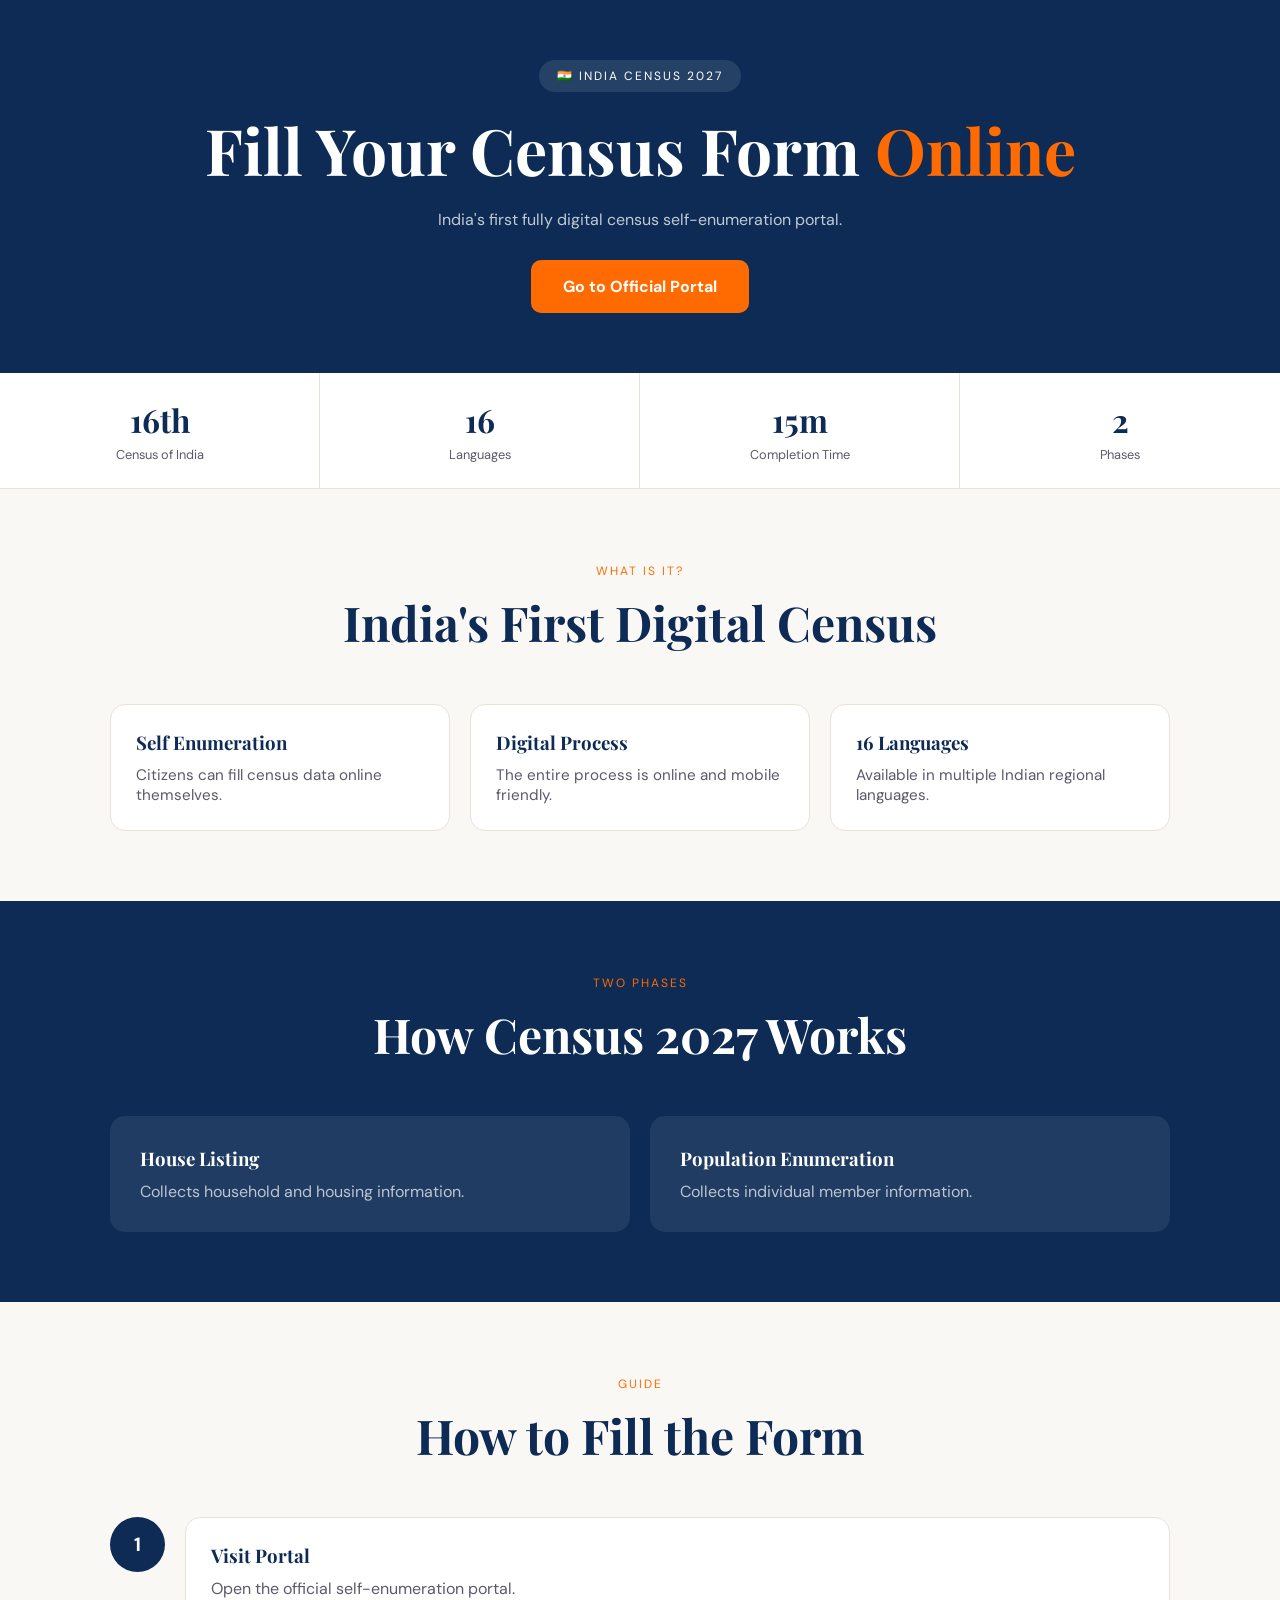
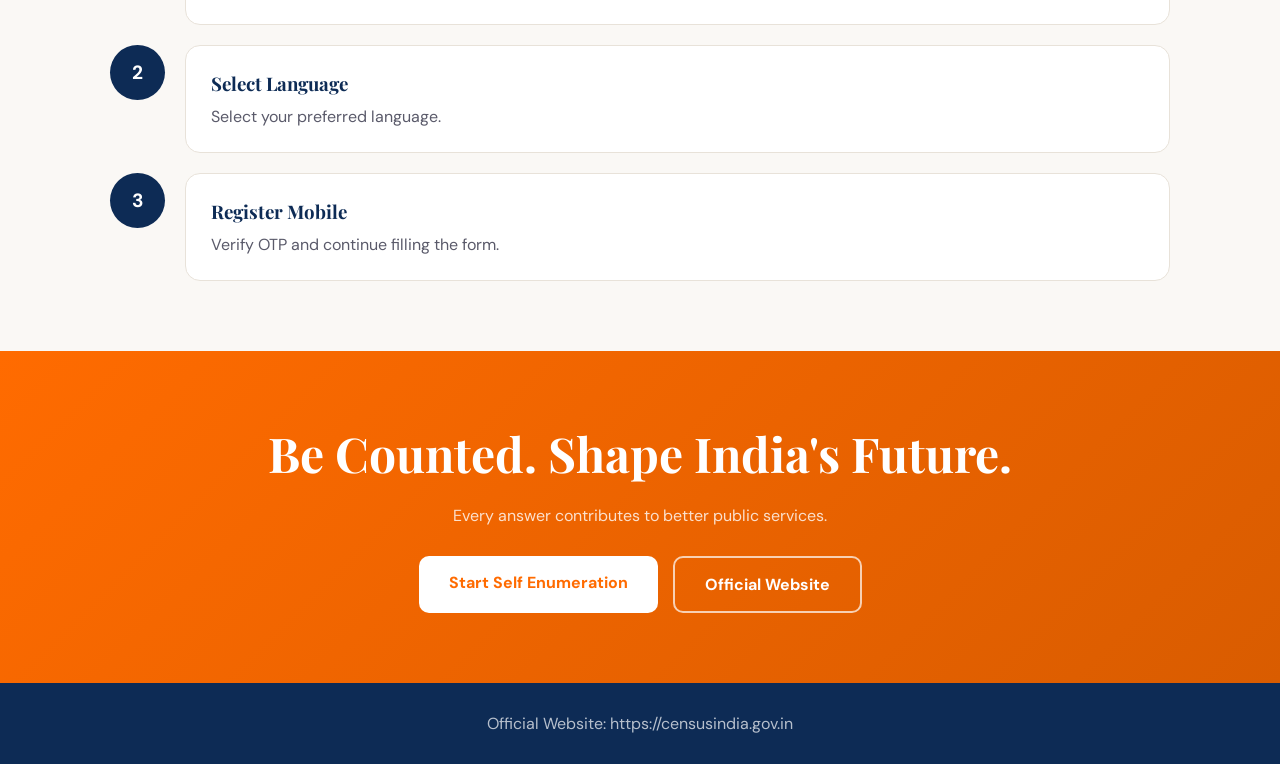
==== commit e499e4b5: "Update index.html" ====
--- a/index.html
+++ b/index.html
@@ -1,26 +1,24 @@
 <!DOCTYPE html>
 <html lang="en">
 <head>
-<meta charset="UTF-8" />
-<meta name="viewport" content="width=device-width, initial-scale=1.0"/>
-<title>Census 2027 — Online Self-Enumeration Guide</title>
-
-<link href="https://fonts.googleapis.com/css2?family=Playfair+Display:wght@400;700;900&family=DM+Sans:wght@300;400;500;600&display=swap" rel="stylesheet"/>
+<meta charset="UTF-8">
+<meta name="viewport" content="width=device-width, initial-scale=1.0">
+
+<title>Census 2027</title>
+
+<link href="https://fonts.googleapis.com/css2?family=Playfair+Display:wght@400;700;900&family=DM+Sans:wght@300;400;500;700&display=swap" rel="stylesheet">
 
 <style>
 
 :root{
   --saffron:#FF6B00;
-  --saffron-light:#FF9940;
-  --saffron-pale:#FFF3E8;
   --navy:#0D2B55;
   --green:#138808;
-  --white:#FFFFFF;
-  --off-white:#FAF8F5;
-  --text:#1C1C1C;
-  --text-muted:#5A5A6A;
+  --white:#ffffff;
+  --off:#FAF8F5;
+  --text:#1c1c1c;
+  --muted:#5A5A6A;
   --border:#E8E2D9;
-  --shadow:0 8px 40px rgba(13,43,85,0.10);
 }
 
 *{
@@ -29,416 +27,277 @@
   box-sizing:border-box;
 }
 
-html{
+html,
+body{
+  width:100%;
+  min-height:100%;
+  overflow-x:hidden;
+  background:var(--off);
+  font-family:'DM Sans',sans-serif;
+  color:var(--text);
   scroll-behavior:smooth;
-}
-
-body{
-  font-family:'DM Sans',sans-serif;
-  background:var(--off-white);
-  color:var(--text);
-  line-height:1.7;
-  overflow-x:hidden;
 }
 
 /* HERO */
 
 .hero{
   background:var(--navy);
-  background-image:
-  radial-gradient(ellipse at 10% 50%, rgba(255,107,0,0.18) 0%, transparent 60%),
-  radial-gradient(ellipse at 90% 20%, rgba(19,136,8,0.12) 0%, transparent 50%);
-  padding:60px 20px 70px;
+  padding:60px 20px;
   text-align:center;
-  position:relative;
-}
-
-.hero::before{
-  content:'';
-  position:absolute;
-  inset:0;
-  pointer-events:none;
-  background:url("data:image/svg+xml,%3Csvg width='60' height='60' viewBox='0 0 60 60' xmlns='http://www.w3.org/2000/svg'%3E%3Cg fill='none' fill-rule='evenodd'%3E%3Cg fill='%23ffffff' fill-opacity='0.025'%3E%3Cpath d='M36 34v-4h-2v4h-4v2h4v4h2v-4h4v-2h-4zm0-30V0h-2v4h-4v2h4v4h2V6h4V4h-4zM6 34v-4H4v4H0v2h4v4h2v-4h4v-2H6zM6 4V0H4v4H0v2h4v4h2V6h4V4H6z'/%3E%3C/g%3E%3C/g%3E%3C/svg%3E");
 }
 
 .hero-badge{
   display:inline-block;
-  background:rgba(255,107,0,0.2);
-  border:1px solid rgba(255,107,0,0.5);
-  color:var(--saffron-light);
+  background:rgba(255,255,255,0.1);
+  color:#fff;
+  padding:8px 18px;
+  border-radius:50px;
+  margin-bottom:20px;
   font-size:12px;
-  font-weight:600;
   letter-spacing:2px;
-  text-transform:uppercase;
-  padding:6px 18px;
-  border-radius:100px;
+}
+
+.hero h1{
+  color:white;
+  font-family:'Playfair Display',serif;
+  font-size:clamp(2rem,5vw,4rem);
+  line-height:1.2;
   margin-bottom:20px;
 }
 
-.hero h1{
-  font-family:'Playfair Display',serif;
-  font-size:clamp(1.8rem,6vw,4.2rem);
-  font-weight:900;
-  color:var(--white);
-  line-height:1.2;
-  max-width:780px;
-  margin:0 auto 18px;
-}
-
 .hero h1 span{
-  color:var(--saffron-light);
+  color:var(--saffron);
 }
 
 .hero p{
-  color:rgba(255,255,255,0.72);
-  font-size:clamp(0.95rem,3vw,1.1rem);
-  max-width:560px;
-  margin:0 auto 32px;
-  font-weight:300;
-}
-
-.tricolor-bar{
-  display:flex;
-  height:5px;
-  width:140px;
-  margin:0 auto 36px;
-  border-radius:3px;
-  overflow:hidden;
-}
-
-.tricolor-bar div:nth-child(1){
-  flex:1;
+  color:rgba(255,255,255,0.75);
+  max-width:600px;
+  margin:auto;
+  margin-bottom:30px;
+}
+
+.hero-btn{
+  display:inline-block;
   background:var(--saffron);
-}
-
-.tricolor-bar div:nth-child(2){
-  flex:1;
-  background:#FFFFFF;
-}
-
-.tricolor-bar div:nth-child(3){
-  flex:1;
-  background:var(--green);
-}
-
-.hero-cta-wrap{
-  display:flex;
-  justify-content:center;
-}
-
-.hero-cta{
-  display:inline-flex;
-  align-items:center;
-  justify-content:center;
-  gap:10px;
-  background:var(--saffron);
-  color:#fff;
+  color:white;
   text-decoration:none;
   padding:16px 32px;
   border-radius:10px;
   font-weight:700;
-  box-shadow:0 6px 24px rgba(255,107,0,0.45);
-  transition:0.2s;
-  min-height:52px;
-}
-
-.hero-cta:hover{
-  background:#e65a00;
-  transform:translateY(-2px);
 }
 
 /* STATS */
 
-.stats-band{
-  background:var(--white);
+.stats{
+  display:grid;
+  grid-template-columns:repeat(4,1fr);
+  background:white;
   border-bottom:1px solid var(--border);
-  display:flex;
-  flex-wrap:wrap;
-}
-
-.stat-item{
-  flex:1;
-  min-width:160px;
+}
+
+.stat{
+  padding:25px;
   text-align:center;
-  padding:24px 20px;
   border-right:1px solid var(--border);
 }
 
-.stat-item:last-child{
+.stat:last-child{
   border-right:none;
 }
 
-.stat-num{
-  font-family:'Playfair Display',serif;
+.stat h2{
+  color:var(--navy);
   font-size:2rem;
-  font-weight:700;
-  color:var(--navy);
-}
-
-.stat-label{
-  font-size:0.78rem;
-  color:var(--text-muted);
-  text-transform:uppercase;
-  letter-spacing:1px;
+  font-family:'Playfair Display',serif;
+}
+
+.stat p{
+  color:var(--muted);
+  font-size:0.8rem;
+  margin-top:5px;
 }
 
 /* GENERAL */
 
 .container{
+  width:100%;
   max-width:1100px;
   margin:auto;
   padding:0 20px;
+}
+
+section{
   width:100%;
-}
-
-section{
-  padding:72px 0;
-}
-
-.section-header{
+  padding:70px 0;
+}
+
+.section-title{
   text-align:center;
-  margin-bottom:52px;
-}
-
-.section-eyebrow{
-  display:inline-block;
-  font-size:11px;
-  font-weight:600;
-  letter-spacing:2.5px;
-  text-transform:uppercase;
+  margin-bottom:50px;
+}
+
+.section-title span{
   color:var(--saffron);
+  font-size:12px;
+  letter-spacing:2px;
+}
+
+.section-title h2{
+  color:var(--navy);
+  font-size:clamp(2rem,4vw,3rem);
+  font-family:'Playfair Display',serif;
+  margin-top:10px;
+}
+
+/* CARDS */
+
+.grid{
+  display:grid;
+  grid-template-columns:repeat(3,1fr);
+  gap:20px;
+}
+
+.card{
+  background:white;
+  border-radius:15px;
+  padding:25px;
+  border:1px solid var(--border);
+}
+
+.card h3{
+  color:var(--navy);
   margin-bottom:10px;
-}
-
-.section-header h2{
-  font-family:'Playfair Display',serif;
-  font-size:clamp(1.8rem,4vw,2.6rem);
-  font-weight:700;
-  color:var(--navy);
-}
-
-/* ABOUT */
-
-.about-grid{
+  font-family:'Playfair Display',serif;
+}
+
+.card p{
+  color:var(--muted);
+  font-size:0.95rem;
+}
+
+/* PHASE */
+
+.phase-section{
+  background:var(--navy);
+}
+
+.phase-section .section-title h2{
+  color:white;
+}
+
+.phase-grid{
   display:grid;
-  grid-template-columns:repeat(auto-fit,minmax(250px,1fr));
+  grid-template-columns:repeat(2,1fr);
   gap:20px;
 }
 
-.about-card{
-  background:var(--white);
-  border:1px solid var(--border);
-  border-radius:14px;
-  padding:28px;
-  box-shadow:var(--shadow);
-}
-
-.about-icon{
-  width:48px;
-  height:48px;
-  border-radius:12px;
-  background:var(--saffron-pale);
+.phase-card{
+  background:rgba(255,255,255,0.08);
+  border-radius:15px;
+  padding:30px;
+  color:white;
+}
+
+.phase-card h3{
+  margin-bottom:10px;
+  font-family:'Playfair Display',serif;
+}
+
+.phase-card p{
+  color:rgba(255,255,255,0.7);
+}
+
+/* STEPS */
+
+.steps{
+  display:flex;
+  flex-direction:column;
+  gap:20px;
+  width:100%;
+}
+
+.step{
+  width:100%;
+  display:flex;
+  gap:20px;
+  align-items:flex-start;
+  flex-wrap:wrap;
+}
+
+.step-number{
+  width:55px;
+  height:55px;
+  min-width:55px;
+  border-radius:50%;
+  background:var(--navy);
+  color:white;
   display:flex;
   align-items:center;
   justify-content:center;
-  margin-bottom:16px;
-  font-size:22px;
-}
-
-.about-card h3{
-  font-family:'Playfair Display',serif;
-  color:var(--navy);
-  margin-bottom:8px;
-}
-
-.about-card p{
-  color:var(--text-muted);
-  font-size:0.92rem;
-}
-
-/* PHASES */
-
-.phases-bg{
-  background:var(--navy);
-}
-
-.phases-bg h2{
-  color:white;
-}
-
-.phases-grid{
-  display:grid;
-  grid-template-columns:1fr 1fr;
-  gap:24px;
-}
-
-.phase-card{
-  background:rgba(255,255,255,0.06);
-  border:1px solid rgba(255,255,255,0.12);
-  border-radius:16px;
-  padding:32px;
-}
-
-.phase-card h3{
-  color:white;
-  font-family:'Playfair Display',serif;
-  margin-bottom:12px;
-}
-
-.phase-card p{
-  color:rgba(255,255,255,0.7);
-}
-
-.phase-date{
-  display:inline-block;
-  margin-top:16px;
-  padding:6px 12px;
-  background:rgba(255,255,255,0.08);
-  border-radius:6px;
-  color:white;
-  font-size:0.85rem;
-}
-
-/* STEPS */
-
-.steps-list{
-  display:flex;
-  flex-direction:column;
-  gap:22px;
-}
-
-.step{
-  display:flex;
-  gap:22px;
-  align-items:flex-start;
-}
-
-.step-bubble{
-  width:56px;
-  height:56px;
-  min-width:56px;
-  border-radius:50%;
-  background:var(--navy);
-  color:white;
-  display:flex;
-  align-items:center;
-  justify-content:center;
-  font-family:'Playfair Display',serif;
-  font-weight:700;
+  font-weight:bold;
   font-size:1.2rem;
 }
 
-.step-body{
+.step-content{
   flex:1;
   background:white;
+  border-radius:15px;
+  padding:25px;
   border:1px solid var(--border);
-  border-radius:14px;
-  padding:24px;
-  box-shadow:0 2px 16px rgba(13,43,85,0.05);
-}
-
-.step-body h3{
-  font-family:'Playfair Display',serif;
+  width:100%;
+}
+
+.step-content h3{
   color:var(--navy);
-  margin-bottom:8px;
-}
-
-.step-body p{
-  color:var(--text-muted);
-  font-size:0.92rem;
-}
-
-.step-tip{
-  margin-top:12px;
-  background:var(--saffron-pale);
-  border-left:3px solid var(--saffron);
-  padding:10px 14px;
-  border-radius:0 8px 8px 0;
-  font-size:0.84rem;
-}
-
-/* INFO */
-
-.info-grid{
-  display:grid;
-  grid-template-columns:1fr 1fr;
-  gap:24px;
-}
-
-.info-box{
-  background:white;
-  border:1px solid var(--border);
-  border-radius:14px;
-  padding:28px;
-  box-shadow:var(--shadow);
-}
-
-.info-box h3{
-  color:var(--navy);
-  font-family:'Playfair Display',serif;
-  margin-bottom:14px;
-}
-
-.info-box ul{
-  list-style:none;
-}
-
-.info-box ul li{
-  padding:8px 0;
-  border-bottom:1px solid var(--border);
-  color:var(--text-muted);
-}
-
-.info-box ul li:last-child{
-  border-bottom:none;
+  margin-bottom:10px;
+  font-family:'Playfair Display',serif;
+}
+
+.step-content p{
+  color:var(--muted);
 }
 
 /* CTA */
 
-.cta-section{
-  background:linear-gradient(135deg,var(--saffron) 0%, #D95C00 100%);
+.cta{
+  background:linear-gradient(135deg,#FF6B00,#d95c00);
+  padding:70px 20px;
   text-align:center;
-  padding:72px 20px;
-}
-
-.cta-section h2{
-  font-family:'Playfair Display',serif;
-  color:white;
-  font-size:clamp(1.8rem,4vw,2.8rem);
-  margin-bottom:16px;
-}
-
-.cta-section p{
-  color:rgba(255,255,255,0.85);
-  margin-bottom:36px;
+}
+
+.cta h2{
+  color:white;
+  font-size:clamp(2rem,4vw,3rem);
+  font-family:'Playfair Display',serif;
+  margin-bottom:20px;
+}
+
+.cta p{
+  color:rgba(255,255,255,0.8);
+  margin-bottom:30px;
 }
 
 .cta-buttons{
   display:flex;
   justify-content:center;
-  gap:16px;
+  gap:15px;
   flex-wrap:wrap;
 }
 
-.btn-primary,
-.btn-secondary{
-  display:inline-flex;
-  align-items:center;
-  justify-content:center;
-  padding:16px 36px;
-  border-radius:8px;
+.cta-buttons a{
   text-decoration:none;
+  padding:16px 30px;
+  border-radius:10px;
   font-weight:700;
-  min-height:52px;
-}
-
-.btn-primary{
+}
+
+.btn-white{
   background:white;
   color:var(--saffron);
 }
 
-.btn-secondary{
-  border:2px solid rgba(255,255,255,0.6);
+.btn-outline{
+  border:2px solid rgba(255,255,255,0.7);
   color:white;
 }
 
@@ -446,126 +305,63 @@
 
 footer{
   background:var(--navy);
-  color:rgba(255,255,255,0.6);
+  color:rgba(255,255,255,0.7);
   text-align:center;
   padding:30px 20px;
-  font-size:0.83rem;
-}
-
-footer a{
-  color:var(--saffron-light);
-  text-decoration:none;
-}
-
-/* MOBILE RESPONSIVE FIX */
-
-@media screen and (max-width:768px){
-
-  section{
-    padding:52px 0;
-  }
-
-  .phases-grid,
-  .info-grid,
-  .about-grid{
+}
+
+/* MOBILE FIX */
+
+@media screen and (max-width:900px){
+
+  .grid{
     grid-template-columns:1fr;
+  }
+
+  .phase-grid{
+    grid-template-columns:1fr;
+  }
+
+}
+
+@media screen and (max-width:600px){
+
+  body{
+    overflow-x:hidden;
+  }
+
+  .stats{
+    grid-template-columns:repeat(2,1fr);
+  }
+
+  .hero{
+    padding:50px 16px;
+  }
+
+  .hero h1{
+    font-size:2rem;
+  }
+
+  .step{
+    flex-direction:column;
+  }
+
+  .step-content{
+    width:100%;
   }
 
   .cta-buttons{
     flex-direction:column;
-    align-items:center;
-  }
-
-  .btn-primary,
-  .btn-secondary{
+  }
+
+  .cta-buttons a{
     width:100%;
-    max-width:320px;
-  }
-}
-
-@media screen and (max-width:600px){
-
-  html,
-  body{
-    width:100%;
-    overflow-x:hidden;
-  }
-
-  .container{
-    width:100%;
-    padding-left:14px;
-    padding-right:14px;
-  }
-
-  .hero{
-    padding:48px 16px 56px;
-  }
-
-  .hero h1{
-    font-size:1.8rem;
-    line-height:1.3;
-  }
-
-  .hero p{
-    font-size:0.95rem;
-  }
-
-  .hero-cta{
-    width:100%;
-    max-width:320px;
-  }
-
-  .stats-band{
-    flex-wrap:wrap;
-  }
-
-  .stat-item{
-    flex:1 1 50%;
-    min-width:140px;
-    border-right:none;
-    border-bottom:1px solid var(--border);
-  }
-
-  .step{
-    flex-direction:column;
-    gap:12px;
-  }
-
-  .step-body{
-    width:100%;
-    padding:18px;
-  }
-
-  .step-bubble{
-    width:44px;
-    height:44px;
-    min-width:44px;
-    font-size:1rem;
-  }
-
-  .phase-card,
-  .about-card,
-  .info-box{
-    width:100%;
-    padding:20px;
-  }
-
-  .cta-buttons{
-    width:100%;
-  }
-
-  .btn-primary,
-  .btn-secondary{
-    width:100%;
-    max-width:100%;
-  }
-
-  img,
-  svg,
-  iframe{
-    max-width:100%;
-    height:auto;
-  }
+  }
+
+  section{
+    overflow:hidden;
+  }
+
 }
 
 </style>
@@ -575,202 +371,178 @@
 
 <header class="hero">
 
-  <div class="hero-badge">🇮🇳 India Census 2027</div>
-
-  <h1>
-    Fill Your Census Form
-    <span>Online</span>
-    — Step by Step
-  </h1>
-
-  <div class="tricolor-bar">
-    <div></div>
-    <div></div>
-    <div></div>
-  </div>
-
-  <p>
-    India's first fully digital census.
-    Self-enumerate from home in under 15 minutes.
-  </p>
-
-  <div class="hero-cta-wrap">
-    <a href="https://se.census.gov.in/" class="hero-cta">
-      Go to Official SE Portal
-    </a>
-  </div>
+<div class="hero-badge">
+🇮🇳 INDIA CENSUS 2027
+</div>
+
+<h1>
+Fill Your Census Form
+<span>Online</span>
+</h1>
+
+<p>
+India's first fully digital census self-enumeration portal.
+</p>
+
+<a href="https://se.census.gov.in/" class="hero-btn">
+Go to Official Portal
+</a>
 
 </header>
 
-<div class="stats-band">
-
-  <div class="stat-item">
-    <div class="stat-num">16th</div>
-    <div class="stat-label">Census of India</div>
-  </div>
-
-  <div class="stat-item">
-    <div class="stat-num">16</div>
-    <div class="stat-label">Languages Available</div>
-  </div>
-
-  <div class="stat-item">
-    <div class="stat-num">15 min</div>
-    <div class="stat-label">To Complete SE</div>
-  </div>
-
-  <div class="stat-item">
-    <div class="stat-num">2</div>
-    <div class="stat-label">Phases</div>
-  </div>
+<div class="stats">
+
+<div class="stat">
+<h2>16th</h2>
+<p>Census of India</p>
+</div>
+
+<div class="stat">
+<h2>16</h2>
+<p>Languages</p>
+</div>
+
+<div class="stat">
+<h2>15m</h2>
+<p>Completion Time</p>
+</div>
+
+<div class="stat">
+<h2>2</h2>
+<p>Phases</p>
+</div>
 
 </div>
 
 <section>
 
-  <div class="container">
-
-    <div class="section-header">
-      <span class="section-eyebrow">What is it?</span>
-      <h2>India's First Digital Census</h2>
-    </div>
-
-    <div class="about-grid">
-
-      <div class="about-card">
-        <div class="about-icon">🏠</div>
-        <h3>Self-Enumeration</h3>
-        <p>
-          Citizens can submit their own household data online.
-        </p>
-      </div>
-
-      <div class="about-card">
-        <div class="about-icon">📱</div>
-        <h3>Fully Digital Process</h3>
-        <p>
-          Census 2027 is conducted digitally across India.
-        </p>
-      </div>
-
-      <div class="about-card">
-        <div class="about-icon">🌐</div>
-        <h3>16 Languages</h3>
-        <p>
-          The portal supports multiple Indian languages.
-        </p>
-      </div>
-
-    </div>
-
-  </div>
+<div class="container">
+
+<div class="section-title">
+<span>WHAT IS IT?</span>
+<h2>India's First Digital Census</h2>
+</div>
+
+<div class="grid">
+
+<div class="card">
+<h3>Self Enumeration</h3>
+<p>Citizens can fill census data online themselves.</p>
+</div>
+
+<div class="card">
+<h3>Digital Process</h3>
+<p>The entire process is online and mobile friendly.</p>
+</div>
+
+<div class="card">
+<h3>16 Languages</h3>
+<p>Available in multiple Indian regional languages.</p>
+</div>
+
+</div>
+
+</div>
 
 </section>
 
-<section class="phases-bg">
-
-  <div class="container">
-
-    <div class="section-header">
-      <span class="section-eyebrow">Two Phases</span>
-      <h2>How Census 2027 Works</h2>
-    </div>
-
-    <div class="phases-grid">
-
-      <div class="phase-card">
-        <h3>House Listing & Housing Census</h3>
-        <p>
-          Information about your home and household.
-        </p>
-        <span class="phase-date">📅 2026</span>
-      </div>
-
-      <div class="phase-card">
-        <h3>Population Enumeration</h3>
-        <p>
-          Individual data collection for every household member.
-        </p>
-        <span class="phase-date">📅 2027</span>
-      </div>
-
-    </div>
-
-  </div>
+<section class="phase-section">
+
+<div class="container">
+
+<div class="section-title">
+<span>TWO PHASES</span>
+<h2>How Census 2027 Works</h2>
+</div>
+
+<div class="phase-grid">
+
+<div class="phase-card">
+<h3>House Listing</h3>
+<p>Collects household and housing information.</p>
+</div>
+
+<div class="phase-card">
+<h3>Population Enumeration</h3>
+<p>Collects individual member information.</p>
+</div>
+
+</div>
+
+</div>
 
 </section>
 
 <section>
 
-  <div class="container">
-
-    <div class="section-header">
-      <span class="section-eyebrow">Guide</span>
-      <h2>How to Fill the Form</h2>
-    </div>
-
-    <div class="steps-list">
-
-      <div class="step">
-        <div class="step-bubble">1</div>
-        <div class="step-body">
-          <h3>Visit Official Portal</h3>
-          <p>Go to se.census.gov.in</p>
-        </div>
-      </div>
-
-      <div class="step">
-        <div class="step-bubble">2</div>
-        <div class="step-body">
-          <h3>Select Language</h3>
-          <p>Select your preferred language.</p>
-        </div>
-      </div>
-
-      <div class="step">
-        <div class="step-bubble">3</div>
-        <div class="step-body">
-          <h3>Register Mobile Number</h3>
-          <p>Verify OTP and continue.</p>
-        </div>
-      </div>
-
-    </div>
-
-  </div>
+<div class="container">
+
+<div class="section-title">
+<span>GUIDE</span>
+<h2>How to Fill the Form</h2>
+</div>
+
+<div class="steps">
+
+<div class="step">
+<div class="step-number">1</div>
+
+<div class="step-content">
+<h3>Visit Portal</h3>
+<p>Open the official self-enumeration portal.</p>
+</div>
+</div>
+
+<div class="step">
+<div class="step-number">2</div>
+
+<div class="step-content">
+<h3>Select Language</h3>
+<p>Select your preferred language.</p>
+</div>
+</div>
+
+<div class="step">
+<div class="step-number">3</div>
+
+<div class="step-content">
+<h3>Register Mobile</h3>
+<p>Verify OTP and continue filling the form.</p>
+</div>
+</div>
+
+</div>
+
+</div>
 
 </section>
 
-<div class="cta-section">
-
-  <h2>Be Counted. Shape India's Future.</h2>
-
-  <p>
-    Every answer contributes to better public services.
-  </p>
-
-  <div class="cta-buttons">
-
-    <a href="https://se.census.gov.in/" class="btn-primary">
-      Start Self-Enumeration
-    </a>
-
-    <a href="https://censusindia.gov.in/" class="btn-secondary">
-      Official Census Website
-    </a>
-
-  </div>
-
-</div>
+<section class="cta">
+
+<h2>Be Counted. Shape India's Future.</h2>
+
+<p>
+Every answer contributes to better public services.
+</p>
+
+<div class="cta-buttons">
+
+<a href="https://se.census.gov.in/" class="btn-white">
+Start Self Enumeration
+</a>
+
+<a href="https://censusindia.gov.in/" class="btn-outline">
+Official Website
+</a>
+
+</div>
+
+</section>
 
 <footer>
 
-  <p>
-    Official Website:
-    <a href="https://censusindia.gov.in">
-      censusindia.gov.in
-    </a>
-  </p>
+Official Website:
+https://censusindia.gov.in
 
 </footer>
 
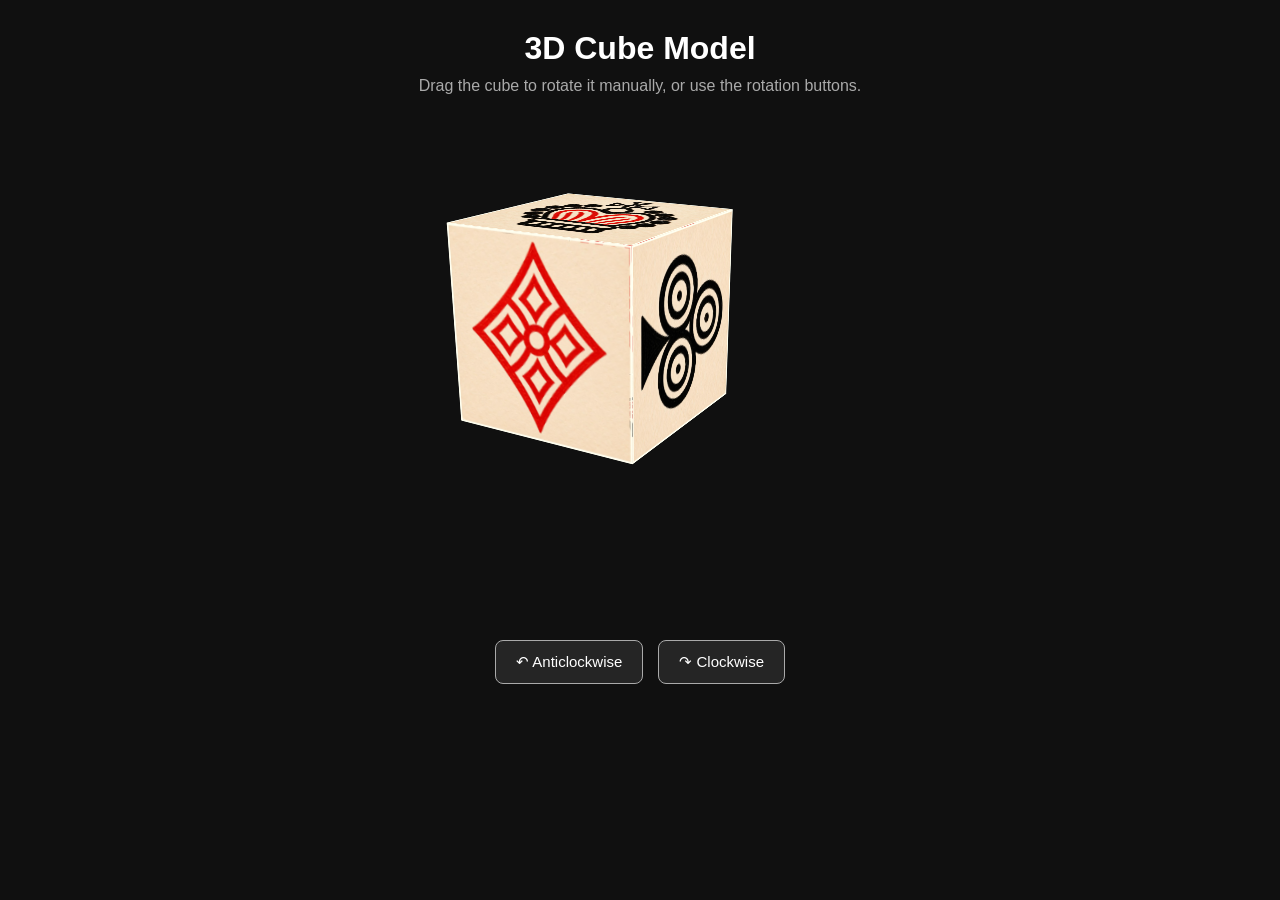
==== commit d4c25518: "Add files via upload" ====
--- a/index.html
+++ b/index.html
@@ -1,550 +1,43 @@
-<!DOCTYPE html>
-<html lang="en">
-<head>
-<meta charset="UTF-8">
-<meta name="viewport" content="width=device-width, initial-scale=1.0">
-
-<title>Census 2027</title>
-
-<link href="https://fonts.googleapis.com/css2?family=Playfair+Display:wght@400;700;900&family=DM+Sans:wght@300;400;500;700&display=swap" rel="stylesheet">
-
-<style>
-
-:root{
-  --saffron:#FF6B00;
-  --navy:#0D2B55;
-  --green:#138808;
-  --white:#ffffff;
-  --off:#FAF8F5;
-  --text:#1c1c1c;
-  --muted:#5A5A6A;
-  --border:#E8E2D9;
-}
-
-*{
-  margin:0;
-  padding:0;
-  box-sizing:border-box;
-}
-
-html,
-body{
-  width:100%;
-  min-height:100%;
-  overflow-x:hidden;
-  background:var(--off);
-  font-family:'DM Sans',sans-serif;
-  color:var(--text);
-  scroll-behavior:smooth;
-}
-
-/* HERO */
-
-.hero{
-  background:var(--navy);
-  padding:60px 20px;
-  text-align:center;
-}
-
-.hero-badge{
-  display:inline-block;
-  background:rgba(255,255,255,0.1);
-  color:#fff;
-  padding:8px 18px;
-  border-radius:50px;
-  margin-bottom:20px;
-  font-size:12px;
-  letter-spacing:2px;
-}
-
-.hero h1{
-  color:white;
-  font-family:'Playfair Display',serif;
-  font-size:clamp(2rem,5vw,4rem);
-  line-height:1.2;
-  margin-bottom:20px;
-}
-
-.hero h1 span{
-  color:var(--saffron);
-}
-
-.hero p{
-  color:rgba(255,255,255,0.75);
-  max-width:600px;
-  margin:auto;
-  margin-bottom:30px;
-}
-
-.hero-btn{
-  display:inline-block;
-  background:var(--saffron);
-  color:white;
-  text-decoration:none;
-  padding:16px 32px;
-  border-radius:10px;
-  font-weight:700;
-}
-
-/* STATS */
-
-.stats{
-  display:grid;
-  grid-template-columns:repeat(4,1fr);
-  background:white;
-  border-bottom:1px solid var(--border);
-}
-
-.stat{
-  padding:25px;
-  text-align:center;
-  border-right:1px solid var(--border);
-}
-
-.stat:last-child{
-  border-right:none;
-}
-
-.stat h2{
-  color:var(--navy);
-  font-size:2rem;
-  font-family:'Playfair Display',serif;
-}
-
-.stat p{
-  color:var(--muted);
-  font-size:0.8rem;
-  margin-top:5px;
-}
-
-/* GENERAL */
-
-.container{
-  width:100%;
-  max-width:1100px;
-  margin:auto;
-  padding:0 20px;
-}
-
-section{
-  width:100%;
-  padding:70px 0;
-}
-
-.section-title{
-  text-align:center;
-  margin-bottom:50px;
-}
-
-.section-title span{
-  color:var(--saffron);
-  font-size:12px;
-  letter-spacing:2px;
-}
-
-.section-title h2{
-  color:var(--navy);
-  font-size:clamp(2rem,4vw,3rem);
-  font-family:'Playfair Display',serif;
-  margin-top:10px;
-}
-
-/* CARDS */
-
-.grid{
-  display:grid;
-  grid-template-columns:repeat(3,1fr);
-  gap:20px;
-}
-
-.card{
-  background:white;
-  border-radius:15px;
-  padding:25px;
-  border:1px solid var(--border);
-}
-
-.card h3{
-  color:var(--navy);
-  margin-bottom:10px;
-  font-family:'Playfair Display',serif;
-}
-
-.card p{
-  color:var(--muted);
-  font-size:0.95rem;
-}
-
-/* PHASE */
-
-.phase-section{
-  background:var(--navy);
-}
-
-.phase-section .section-title h2{
-  color:white;
-}
-
-.phase-grid{
-  display:grid;
-  grid-template-columns:repeat(2,1fr);
-  gap:20px;
-}
-
-.phase-card{
-  background:rgba(255,255,255,0.08);
-  border-radius:15px;
-  padding:30px;
-  color:white;
-}
-
-.phase-card h3{
-  margin-bottom:10px;
-  font-family:'Playfair Display',serif;
-}
-
-.phase-card p{
-  color:rgba(255,255,255,0.7);
-}
-
-/* STEPS */
-
-.steps{
-  display:flex;
-  flex-direction:column;
-  gap:20px;
-  width:100%;
-}
-
-.step{
-  width:100%;
-  display:flex;
-  gap:20px;
-  align-items:flex-start;
-  flex-wrap:wrap;
-}
-
-.step-number{
-  width:55px;
-  height:55px;
-  min-width:55px;
-  border-radius:50%;
-  background:var(--navy);
-  color:white;
-  display:flex;
-  align-items:center;
-  justify-content:center;
-  font-weight:bold;
-  font-size:1.2rem;
-}
-
-.step-content{
-  flex:1;
-  background:white;
-  border-radius:15px;
-  padding:25px;
-  border:1px solid var(--border);
-  width:100%;
-}
-
-.step-content h3{
-  color:var(--navy);
-  margin-bottom:10px;
-  font-family:'Playfair Display',serif;
-}
-
-.step-content p{
-  color:var(--muted);
-}
-
-/* CTA */
-
-.cta{
-  background:linear-gradient(135deg,#FF6B00,#d95c00);
-  padding:70px 20px;
-  text-align:center;
-}
-
-.cta h2{
-  color:white;
-  font-size:clamp(2rem,4vw,3rem);
-  font-family:'Playfair Display',serif;
-  margin-bottom:20px;
-}
-
-.cta p{
-  color:rgba(255,255,255,0.8);
-  margin-bottom:30px;
-}
-
-.cta-buttons{
-  display:flex;
-  justify-content:center;
-  gap:15px;
-  flex-wrap:wrap;
-}
-
-.cta-buttons a{
-  text-decoration:none;
-  padding:16px 30px;
-  border-radius:10px;
-  font-weight:700;
-}
-
-.btn-white{
-  background:white;
-  color:var(--saffron);
-}
-
-.btn-outline{
-  border:2px solid rgba(255,255,255,0.7);
-  color:white;
-}
-
-/* FOOTER */
-
-footer{
-  background:var(--navy);
-  color:rgba(255,255,255,0.7);
-  text-align:center;
-  padding:30px 20px;
-}
-
-/* MOBILE FIX */
-
-@media screen and (max-width:900px){
-
-  .grid{
-    grid-template-columns:1fr;
-  }
-
-  .phase-grid{
-    grid-template-columns:1fr;
-  }
-
-}
-
-@media screen and (max-width:600px){
-
-  body{
-    overflow-x:hidden;
-  }
-
-  .stats{
-    grid-template-columns:repeat(2,1fr);
-  }
-
-  .hero{
-    padding:50px 16px;
-  }
-
-  .hero h1{
-    font-size:2rem;
-  }
-
-  .step{
-    flex-direction:column;
-  }
-
-  .step-content{
-    width:100%;
-  }
-
-  .cta-buttons{
-    flex-direction:column;
-  }
-
-  .cta-buttons a{
-    width:100%;
-  }
-
-  section{
-    overflow:hidden;
-  }
-
-}
-
-</style>
-</head>
-
-<body>
-
-<header class="hero">
-
-<div class="hero-badge">
-🇮🇳 INDIA CENSUS 2027
-</div>
-
-<h1>
-Fill Your Census Form
-<span>Online</span>
-</h1>
-
-<p>
-India's first fully digital census self-enumeration portal.
-</p>
-
-<a href="https://se.census.gov.in/" class="hero-btn">
-Go to Official Portal
-</a>
-
-</header>
-
-<div class="stats">
-
-<div class="stat">
-<h2>16th</h2>
-<p>Census of India</p>
-</div>
-
-<div class="stat">
-<h2>16</h2>
-<p>Languages</p>
-</div>
-
-<div class="stat">
-<h2>15m</h2>
-<p>Completion Time</p>
-</div>
-
-<div class="stat">
-<h2>2</h2>
-<p>Phases</p>
-</div>
-
-</div>
-
-<section>
-
-<div class="container">
-
-<div class="section-title">
-<span>WHAT IS IT?</span>
-<h2>India's First Digital Census</h2>
-</div>
-
-<div class="grid">
-
-<div class="card">
-<h3>Self Enumeration</h3>
-<p>Citizens can fill census data online themselves.</p>
-</div>
-
-<div class="card">
-<h3>Digital Process</h3>
-<p>The entire process is online and mobile friendly.</p>
-</div>
-
-<div class="card">
-<h3>16 Languages</h3>
-<p>Available in multiple Indian regional languages.</p>
-</div>
-
-</div>
-
-</div>
-
-</section>
-
-<section class="phase-section">
-
-<div class="container">
-
-<div class="section-title">
-<span>TWO PHASES</span>
-<h2>How Census 2027 Works</h2>
-</div>
-
-<div class="phase-grid">
-
-<div class="phase-card">
-<h3>House Listing</h3>
-<p>Collects household and housing information.</p>
-</div>
-
-<div class="phase-card">
-<h3>Population Enumeration</h3>
-<p>Collects individual member information.</p>
-</div>
-
-</div>
-
-</div>
-
-</section>
-
-<section>
-
-<div class="container">
-
-<div class="section-title">
-<span>GUIDE</span>
-<h2>How to Fill the Form</h2>
-</div>
-
-<div class="steps">
-
-<div class="step">
-<div class="step-number">1</div>
-
-<div class="step-content">
-<h3>Visit Portal</h3>
-<p>Open the official self-enumeration portal.</p>
-</div>
-</div>
-
-<div class="step">
-<div class="step-number">2</div>
-
-<div class="step-content">
-<h3>Select Language</h3>
-<p>Select your preferred language.</p>
-</div>
-</div>
-
-<div class="step">
-<div class="step-number">3</div>
-
-<div class="step-content">
-<h3>Register Mobile</h3>
-<p>Verify OTP and continue filling the form.</p>
-</div>
-</div>
-
-</div>
-
-</div>
-
-</section>
-
-<section class="cta">
-
-<h2>Be Counted. Shape India's Future.</h2>
-
-<p>
-Every answer contributes to better public services.
-</p>
-
-<div class="cta-buttons">
-
-<a href="https://se.census.gov.in/" class="btn-white">
-Start Self Enumeration
-</a>
-
-<a href="https://censusindia.gov.in/" class="btn-outline">
-Official Website
-</a>
-
-</div>
-
-</section>
-
-<footer>
-
-Official Website:
-https://censusindia.gov.in
-
-</footer>
-
-</body>
-</html>
+<!DOCTYPE html>
+<html lang="en">
+<head>
+    <meta charset="UTF-8">
+    <meta name="viewport" content="width=device-width, initial-scale=1.0">
+    <title>3D Interactive Cube</title>
+    <link rel="stylesheet" href="style.css">
+</head>
+<body>
+    <h1>3D Cube Model</h1>
+    <p>Drag the cube to rotate it manually, or use the rotation buttons.</p>
+
+    <div class="scene">
+        <div class="cube" id="cube">
+            <div class="face front">
+                <img src="images/itta.jpeg" alt="Front">
+            </div>
+            <div class="face back">
+                <img src="images/laal.jpeg" alt="Back">
+            </div>
+            <div class="face right">
+                <img src="images/cherry.jpeg" alt="Right">
+            </div>
+            <div class="face left">
+                <img src="images/kala.jpeg" alt="Left">
+            </div>
+            <div class="face top">
+                <img src="images/king.jpeg" alt="Top">
+            </div>
+            <div class="face bottom">
+                <img src="images/jhanda.jpeg" alt="Bottom">
+            </div>
+        </div>
+    </div>
+
+    <div class="rotation-controls">
+        <button id="anticlockwise" type="button">↶ Anticlockwise</button>
+        <button id="clockwise" type="button">↷ Clockwise</button>
+    </div>
+
+    <script src="script.js"></script>
+</body>
+</html>
--- a/style.css
+++ b/style.css
@@ -0,0 +1,124 @@
+* {
+    margin: 0;
+    padding: 0;
+    box-sizing: border-box;
+    user-select: none;
+    -webkit-user-select: none;
+}
+
+body {
+    min-height: 100vh;
+    background: #101010;
+    color: white;
+    font-family: Arial, sans-serif;
+    text-align: center;
+    padding: 30px;
+}
+
+h1 {
+    margin-bottom: 10px;
+}
+
+p {
+    color: #aaa;
+    margin-bottom: 25px;
+}
+
+/* 3D viewing area */
+.scene {
+    width: 100%;
+    height: 500px;
+    display: flex;
+    justify-content: center;
+    align-items: center;
+    perspective: 900px;
+    cursor: grab;
+    touch-action: none;
+    overflow: hidden;
+}
+
+.scene:active {
+    cursor: grabbing;
+}
+
+/* Cube */
+.cube {
+    width: 300px;
+    height: 300px;
+    position: relative;
+    transform-style: preserve-3d;
+    will-change: transform;
+}
+
+/* Six faces */
+.face {
+    position: absolute;
+    width: 200px;
+    height: 200px;
+    background: ivory;
+    border: 2px solid ivory;
+    overflow: hidden;
+    backface-visibility: visible;
+}
+
+.face img {
+    display: block;
+    width: 100%;
+    height: 100%;
+    object-fit: cover;
+    pointer-events: none;
+    -webkit-user-drag: none;
+}
+
+/* Face positions */
+.front {
+    transform: translateZ(100px);
+}
+
+.back {
+    transform: rotateY(180deg) translateZ(100px);
+}
+
+.right {
+    transform: rotateY(90deg) translateZ(100px);
+}
+
+.left {
+    transform: rotateY(-90deg) translateZ(100px);
+}
+
+.top {
+    transform: rotateX(90deg) translateZ(100px);
+}
+
+.bottom {
+    transform: rotateX(-90deg) translateZ(100px);
+}
+
+/* Rotation buttons */
+.rotation-controls {
+    display: flex;
+    justify-content: center;
+    flex-wrap: wrap;
+    gap: 15px;
+    margin-top: 20px;
+}
+
+.rotation-controls button {
+    padding: 12px 20px;
+    border: 1px solid #aaa;
+    border-radius: 8px;
+    background: #252525;
+    color: white;
+    font-size: 15px;
+    cursor: pointer;
+}
+
+.rotation-controls button:hover {
+    background: #3a3a3a;
+}
+
+.rotation-controls button:active {
+    transform: scale(0.97);
+}
+
